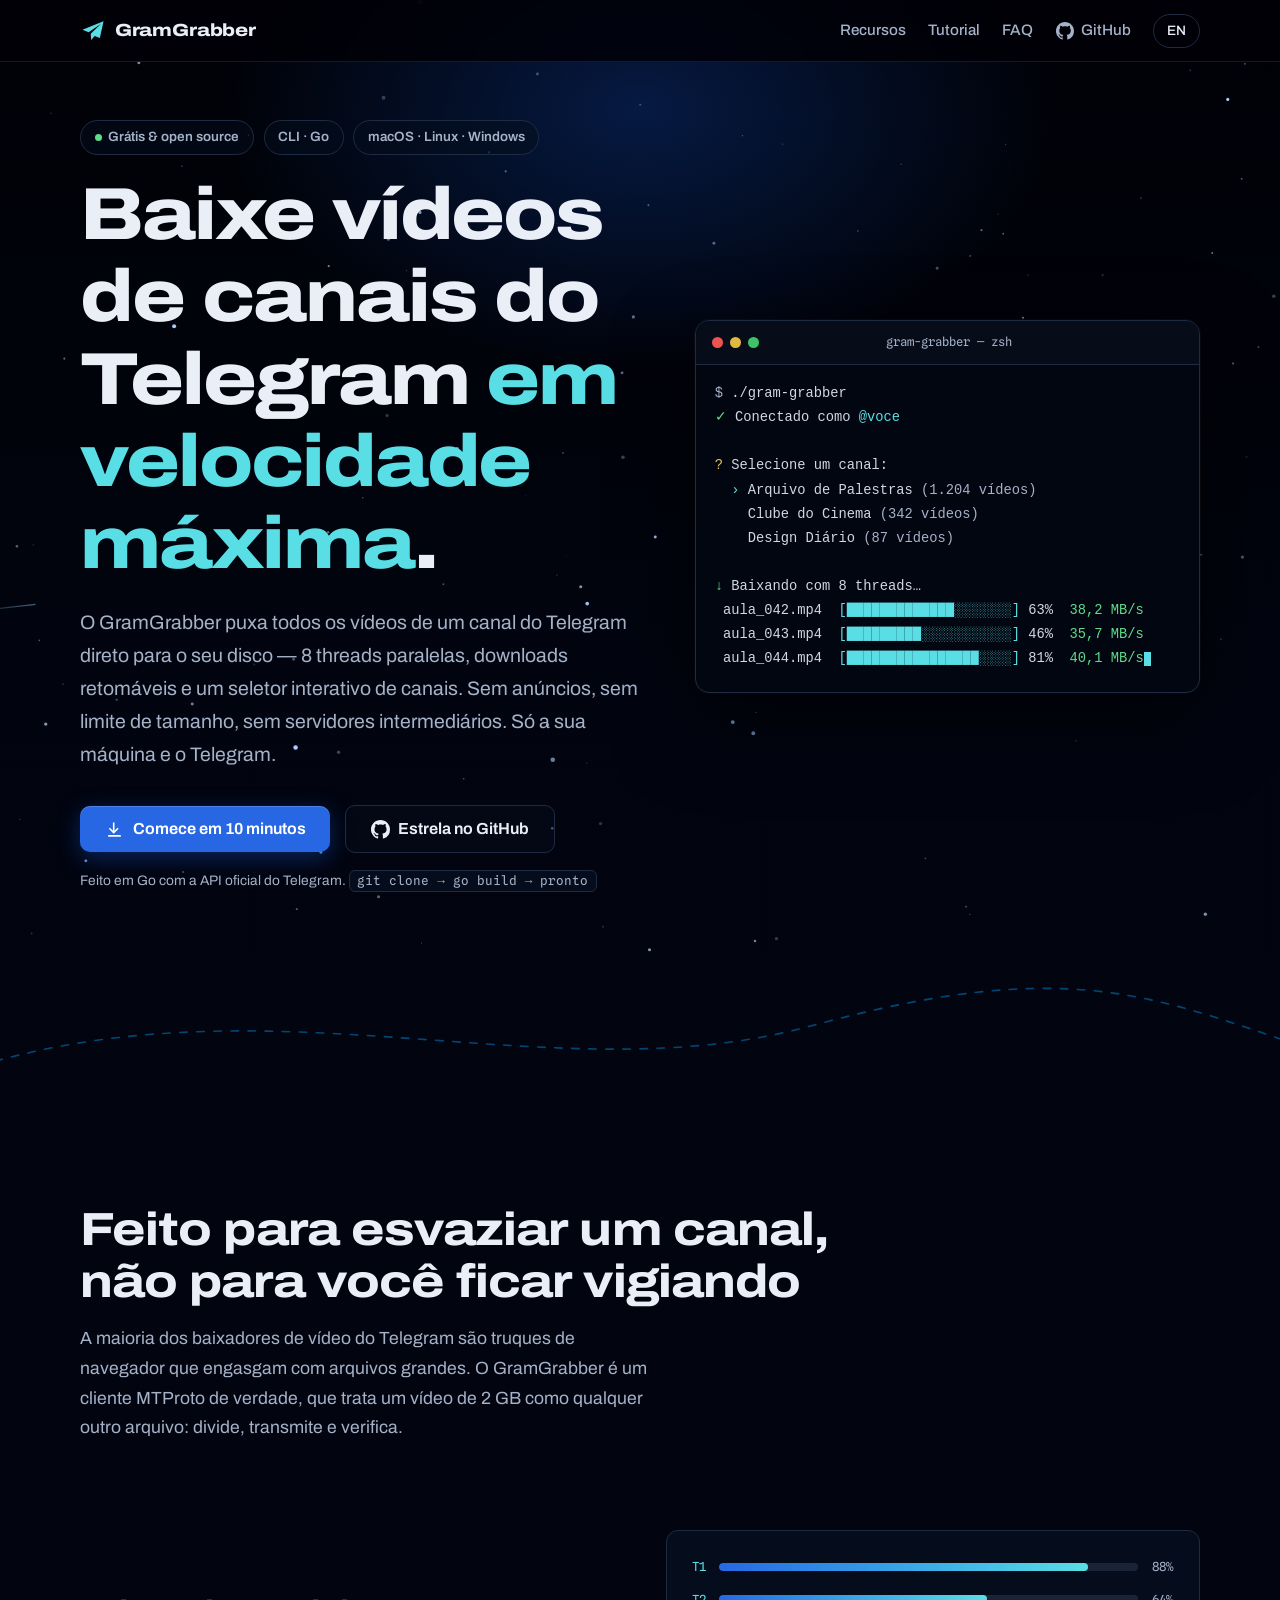
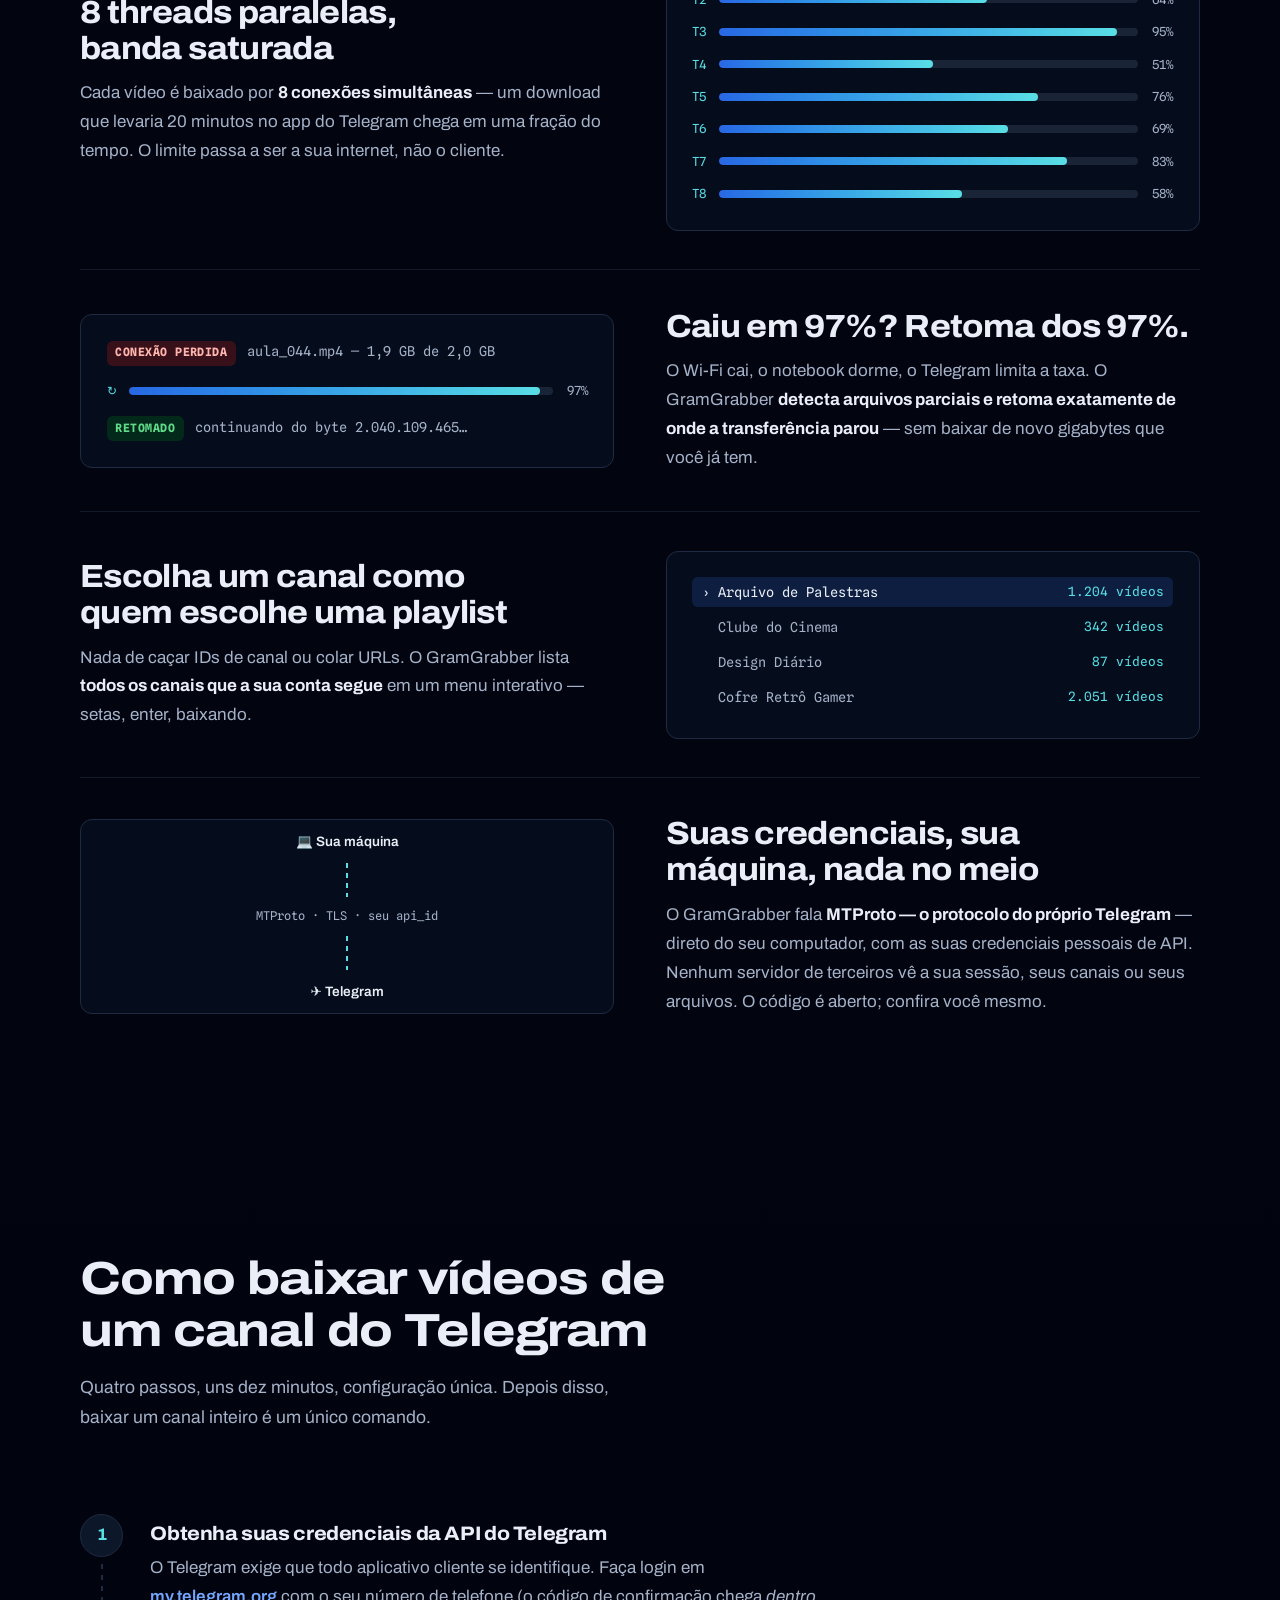
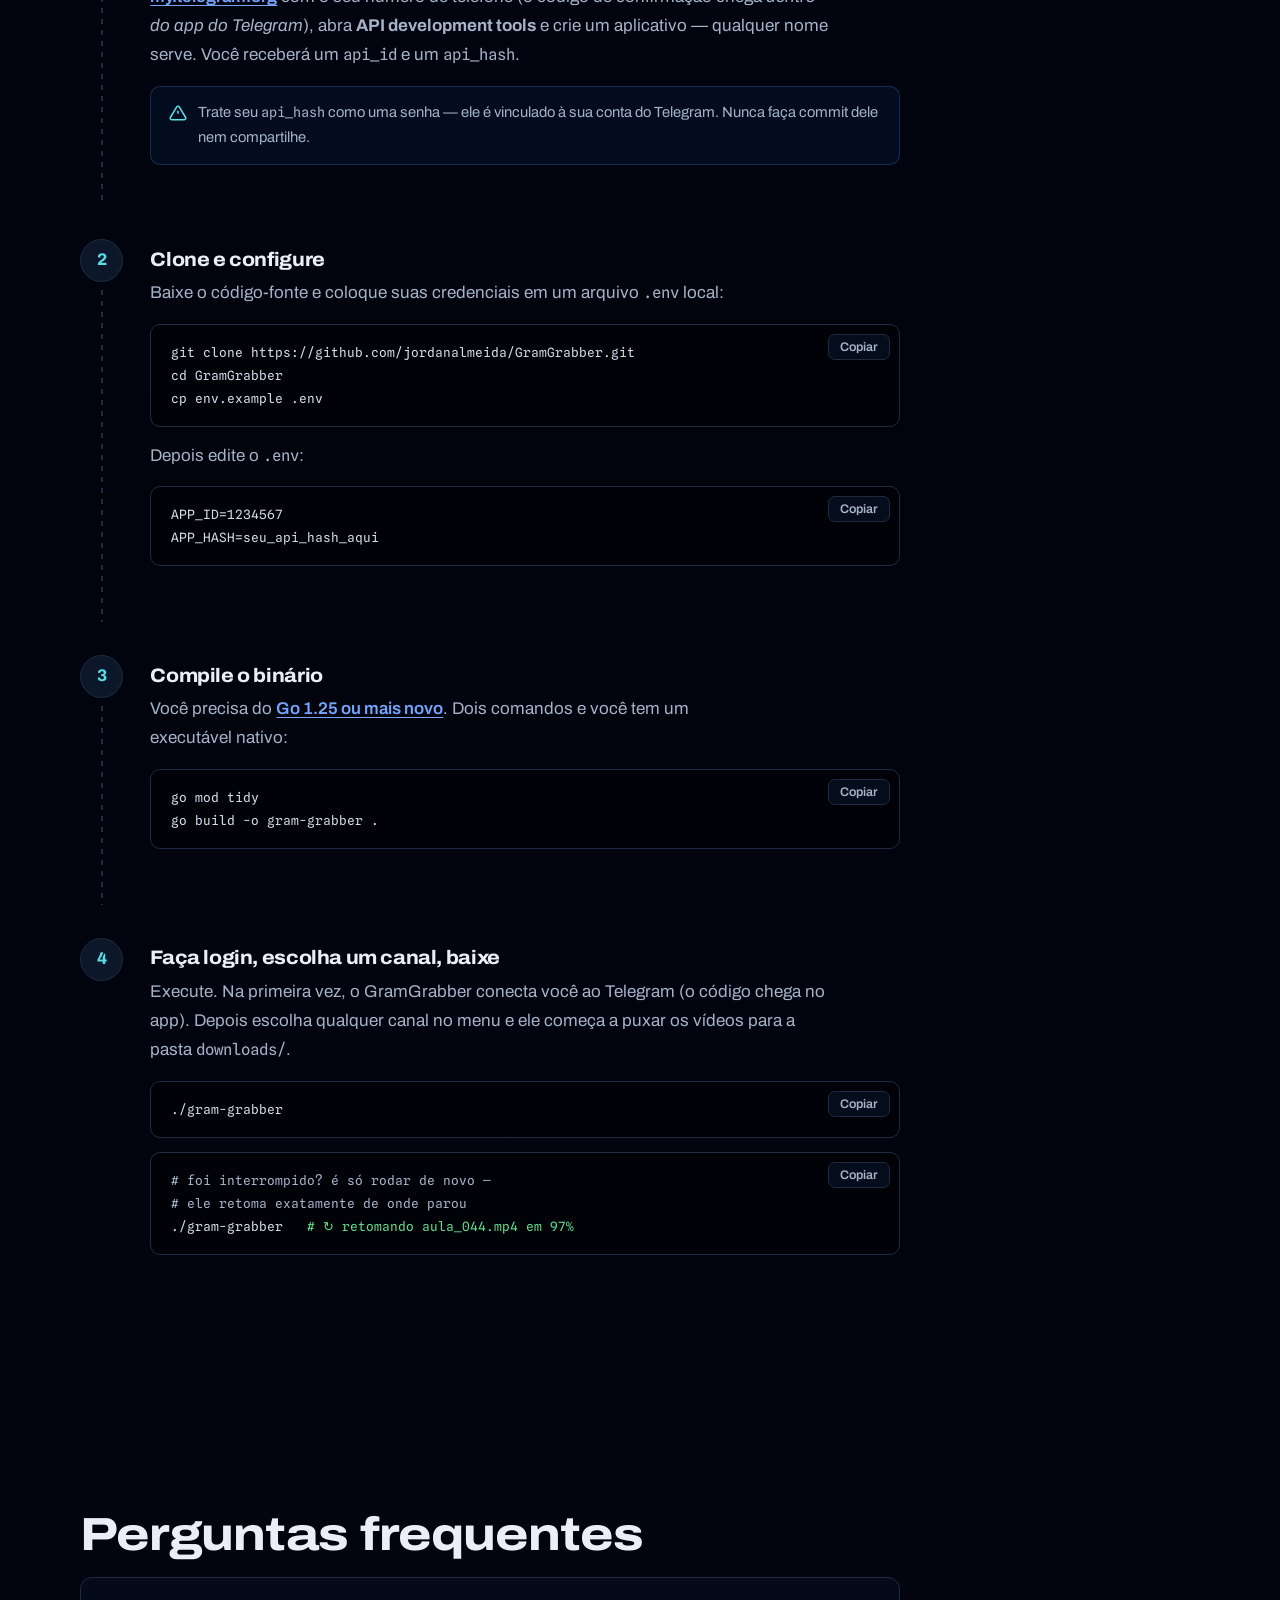
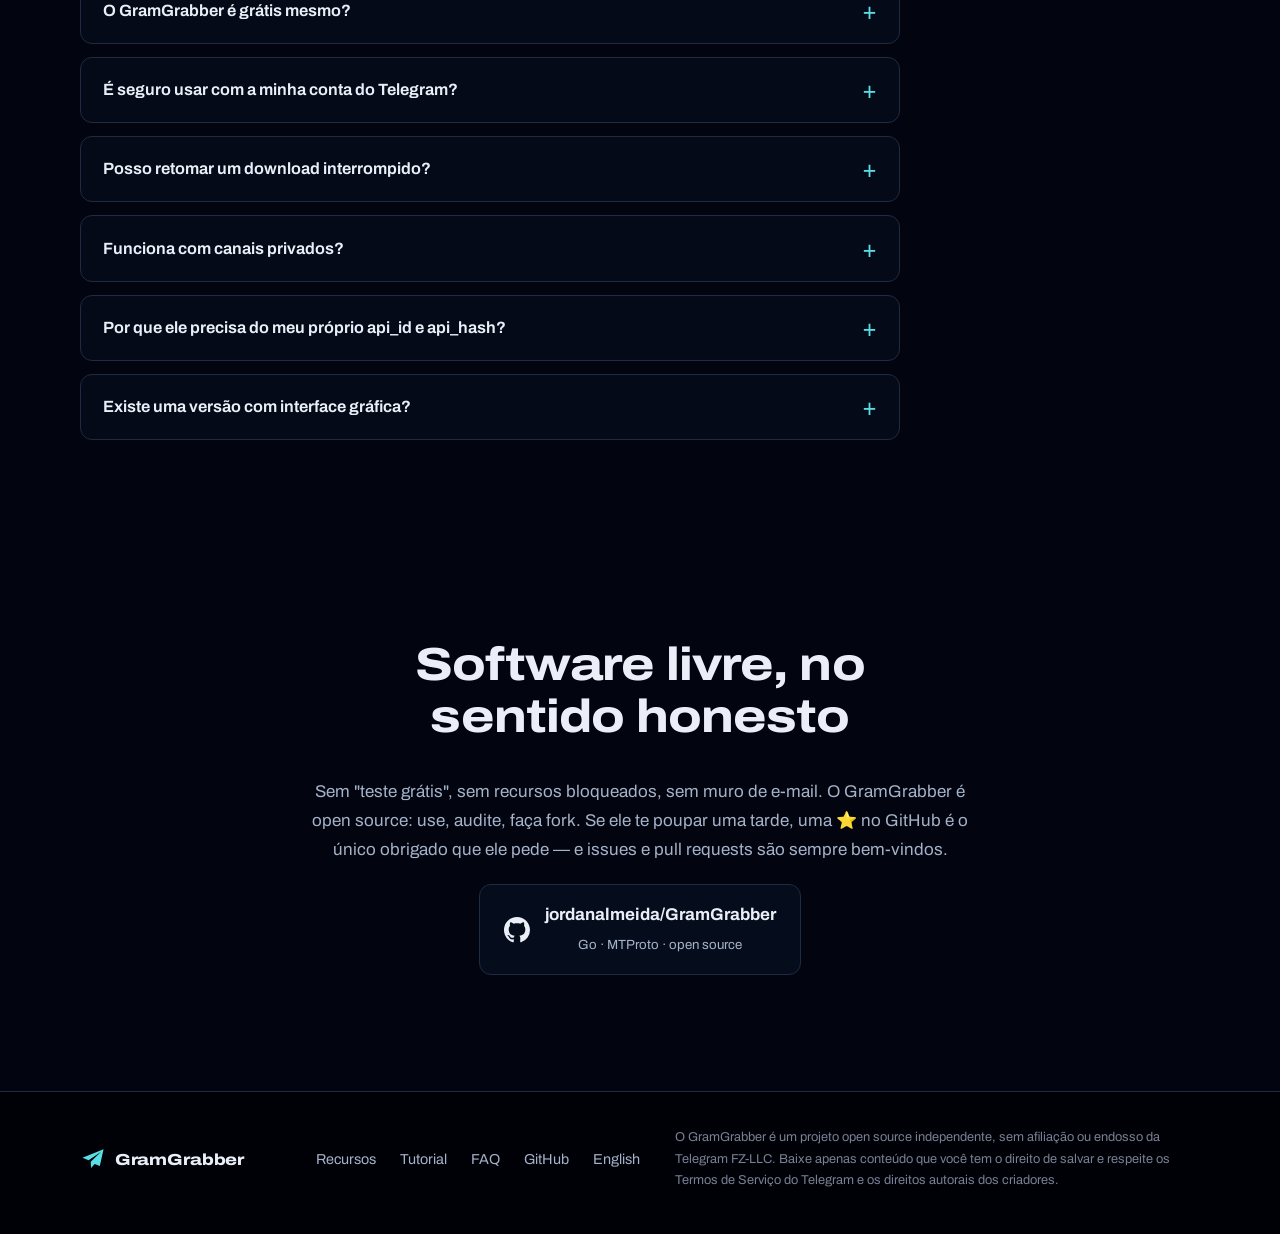
==== docs/pt/index.html @ 890c3570 "Add bilingual landing page (EN + PT-BR) with SEO for GitHub Pages - Static HTML in docs/ ready for G" ====
<!DOCTYPE html>
<html lang="pt-BR">
<head>
<meta charset="UTF-8">
<meta name="viewport" content="width=device-width, initial-scale=1">
<title>GramGrabber — Baixador de Vídeos de Canais do Telegram, Grátis e Open Source</title>
<meta name="description" content="Baixe vídeos de canais do Telegram em alta velocidade. GramGrabber é um downloader grátis e open source com 8 threads paralelas, downloads retomáveis e seletor interativo de canais. Sem anúncios, sem limites.">
<link rel="canonical" href="https://jordanalmeida.github.io/GramGrabber/pt/">
<link rel="alternate" hreflang="en" href="https://jordanalmeida.github.io/GramGrabber/">
<link rel="alternate" hreflang="pt-BR" href="https://jordanalmeida.github.io/GramGrabber/pt/">
<link rel="alternate" hreflang="x-default" href="https://jordanalmeida.github.io/GramGrabber/">
<meta name="theme-color" content="#0a0d1c">
<link rel="icon" type="image/svg+xml" href="../favicon.svg">

<!-- Open Graph -->
<meta property="og:type" content="website">
<meta property="og:site_name" content="GramGrabber">
<meta property="og:title" content="GramGrabber — Baixador de Vídeos de Canais do Telegram, Grátis e Open Source">
<meta property="og:description" content="Baixe todos os vídeos de um canal do Telegram direto para o seu disco. 8 threads paralelas, downloads retomáveis, código aberto. Grátis para sempre.">
<meta property="og:url" content="https://jordanalmeida.github.io/GramGrabber/pt/">
<meta property="og:image" content="https://jordanalmeida.github.io/GramGrabber/og.png">
<meta property="og:image:width" content="1200">
<meta property="og:image:height" content="630">
<meta property="og:locale" content="pt_BR">
<meta property="og:locale:alternate" content="en_US">

<!-- Twitter -->
<meta name="twitter:card" content="summary_large_image">
<meta name="twitter:title" content="GramGrabber — Baixador de Vídeos de Canais do Telegram, Grátis e Open Source">
<meta name="twitter:description" content="Baixe todos os vídeos de um canal do Telegram direto para o seu disco. 8 threads paralelas, retomável, open source.">
<meta name="twitter:image" content="https://jordanalmeida.github.io/GramGrabber/og.png">

<!-- Structured data -->
<script type="application/ld+json">
{
  "@context": "https://schema.org",
  "@type": "SoftwareApplication",
  "name": "GramGrabber",
  "operatingSystem": "macOS, Linux, Windows",
  "applicationCategory": "UtilitiesApplication",
  "description": "Ferramenta CLI grátis e open source para baixar vídeos de canais do Telegram com 8 threads paralelas e downloads retomáveis.",
  "url": "https://jordanalmeida.github.io/GramGrabber/pt/",
  "downloadUrl": "https://github.com/jordanalmeida/GramGrabber",
  "softwareRequirements": "Go 1.25+, credenciais da API do Telegram",
  "offers": { "@type": "Offer", "price": "0", "priceCurrency": "BRL" },
  "isAccessibleForFree": true,
  "license": "https://github.com/jordanalmeida/GramGrabber",
  "author": { "@type": "Person", "name": "Jordan Almeida", "url": "https://github.com/jordanalmeida" }
}
</script>
<script type="application/ld+json">
{
  "@context": "https://schema.org",
  "@type": "HowTo",
  "name": "Como baixar vídeos de um canal do Telegram com o GramGrabber",
  "description": "Obtenha as credenciais da API do Telegram, compile o GramGrabber e baixe todos os vídeos de um canal em quatro passos.",
  "totalTime": "PT10M",
  "tool": [{ "@type": "HowToTool", "name": "Go 1.25+" }],
  "step": [
    { "@type": "HowToStep", "position": 1, "name": "Obtenha suas credenciais da API do Telegram", "text": "Faça login em my.telegram.org, abra API development tools e crie um aplicativo para receber seu api_id e api_hash.", "url": "https://jordanalmeida.github.io/GramGrabber/pt/#step-1" },
    { "@type": "HowToStep", "position": 2, "name": "Clone e configure", "text": "Clone o repositório do GramGrabber, copie env.example para .env e preencha APP_ID e APP_HASH.", "url": "https://jordanalmeida.github.io/GramGrabber/pt/#step-2" },
    { "@type": "HowToStep", "position": 3, "name": "Compile", "text": "Execute go mod tidy e go build -o gram-grabber para compilar o binário.", "url": "https://jordanalmeida.github.io/GramGrabber/pt/#step-3" },
    { "@type": "HowToStep", "position": 4, "name": "Faça login e baixe", "text": "Execute ./gram-grabber, entre na sua conta do Telegram, escolha um canal no menu interativo e veja os vídeos chegarem à pasta downloads.", "url": "https://jordanalmeida.github.io/GramGrabber/pt/#step-4" }
  ]
}
</script>
<script type="application/ld+json">
{
  "@context": "https://schema.org",
  "@type": "FAQPage",
  "mainEntity": [
    { "@type": "Question", "name": "O GramGrabber é grátis mesmo?", "acceptedAnswer": { "@type": "Answer", "text": "Sim. O GramGrabber é grátis e open source. Sem anúncios, sem plano premium, sem limites de download e sem cadastro. Você pode ler cada linha do código no GitHub." } },
    { "@type": "Question", "name": "É seguro usar com a minha conta do Telegram?", "acceptedAnswer": { "@type": "Answer", "text": "O GramGrabber fala diretamente com o Telegram pela API oficial MTProto usando as suas próprias credenciais. Nada passa por servidores de terceiros e a sua sessão fica na sua máquina." } },
    { "@type": "Question", "name": "Posso retomar um download interrompido?", "acceptedAnswer": { "@type": "Answer", "text": "Sim. O GramGrabber detecta arquivos parcialmente baixados e oferece retomar exatamente de onde a transferência parou." } },
    { "@type": "Question", "name": "Funciona com canais privados?", "acceptedAnswer": { "@type": "Answer", "text": "Funciona com qualquer canal que a sua conta do Telegram consiga acessar, incluindo canais privados dos quais você é membro." } },
    { "@type": "Question", "name": "Por que ele precisa do meu próprio api_id e api_hash?", "acceptedAnswer": { "@type": "Answer", "text": "O Telegram exige que todo cliente MTProto se identifique com credenciais de API. Usar as suas mantém a conexão apenas entre você e o Telegram — o GramGrabber nunca as vê nem armazena em outro lugar." } },
    { "@type": "Question", "name": "Existe uma versão com interface gráfica?", "acceptedAnswer": { "@type": "Answer", "text": "Um aplicativo desktop com interface gráfica está no roadmap. Hoje o GramGrabber é uma ferramenta de linha de comando rápida para macOS, Linux e Windows." } }
  ]
}
</script>

<style>
/* ============ tokens ============ */
:root{
  --bg: oklch(11.5% 0.03 262);
  --bg-deep: oklch(8% 0.025 262);
  --surface: oklch(16% 0.035 262);
  --surface-2: oklch(20.5% 0.042 262);
  --line: oklch(29% 0.045 262);
  --ink: oklch(95% 0.012 262);
  --muted: oklch(76% 0.035 262);
  --primary: oklch(55% 0.2 262);
  --primary-deep: oklch(46% 0.19 262);
  --primary-bright: oklch(73% 0.145 262);
  --accent: oklch(83% 0.115 200);
  --success: oklch(80% 0.16 152);
  --amber: oklch(83% 0.13 85);
  --radius: 12px;
  --z-nav: 10;
  --z-skip: 20;
  --font-sans: "Archivo", system-ui, -apple-system, sans-serif;
  --font-mono: "Spline Sans Mono", ui-monospace, "SF Mono", Menlo, monospace;
}
*,*::before,*::after{ box-sizing:border-box; margin:0; padding:0 }
html{ scroll-behavior:smooth; scroll-padding-top:5.5rem }
@media (prefers-reduced-motion: reduce){ html{ scroll-behavior:auto } }
body{
  background:var(--bg); color:var(--ink);
  font-family:var(--font-sans); font-size:1.0625rem; line-height:1.7;
  -webkit-font-smoothing:antialiased; overflow-x:hidden;
}
img,svg,canvas{ max-width:100%; display:block }
a{ color:var(--primary-bright); text-decoration-thickness:1px; text-underline-offset:3px }
a:hover{ color:var(--accent) }
h1,h2,h3{ line-height:1.12; text-wrap:balance; font-weight:750;
  font-variation-settings:"wdth" 118; letter-spacing:-0.02em }
h2{ font-size:clamp(1.8rem, 1.1rem + 3vw, 2.9rem); margin-bottom:1rem }
h3{ font-size:1.22rem; font-variation-settings:"wdth" 108 }
p{ max-width:68ch; text-wrap:pretty }
code,kbd{ font-family:var(--font-mono); font-size:.92em }
:focus-visible{ outline:2px solid var(--accent); outline-offset:3px; border-radius:4px }
::selection{ background:var(--primary); color:#fff }

.skip-link{ position:fixed; top:-4rem; left:1rem; z-index:var(--z-skip);
  background:var(--primary); color:#fff; padding:.6rem 1rem; border-radius:8px;
  transition:top .2s ease-out }
.skip-link:focus{ top:1rem }

.wrap{ width:min(1120px, 100% - 3rem); margin-inline:auto }
@media (max-width:640px){ .wrap{ width:calc(100% - 2.5rem) } }

/* ============ nav ============ */
.nav{
  position:fixed; inset:0 0 auto 0; z-index:var(--z-nav);
  background:color-mix(in oklab, var(--bg-deep) 82%, transparent);
  backdrop-filter:blur(14px); -webkit-backdrop-filter:blur(14px);
  border-bottom:1px solid color-mix(in oklab, var(--line) 60%, transparent);
}
.nav-inner{ display:flex; align-items:center; gap:1.6rem; padding:.85rem 0 }
.brand{ display:flex; align-items:center; gap:.55rem; font-weight:800; font-size:1.1rem;
  font-variation-settings:"wdth" 120; color:var(--ink); text-decoration:none; letter-spacing:-0.01em }
.brand svg{ width:26px; height:26px }
.nav-links{ display:flex; gap:1.4rem; margin-left:auto; align-items:center }
.nav-links a{ color:var(--muted); text-decoration:none; font-size:.95rem; font-weight:500 }
.nav-links a:hover{ color:var(--ink) }
.lang-switch{ border:1px solid var(--line); border-radius:999px; padding:.28rem .8rem;
  font-size:.85rem !important; color:var(--ink) !important; white-space:nowrap }
.lang-switch:hover{ border-color:var(--primary-bright) }
.nav-gh{ display:inline-flex; align-items:center; gap:.45rem }
.nav-gh svg{ width:18px; height:18px; fill:currentColor }
@media (max-width:820px){ .nav-links a:not(.lang-switch):not(.nav-gh){ display:none } }

/* ============ hero ============ */
.hero{ position:relative; min-height:100svh; display:flex; flex-direction:column;
  justify-content:center; padding:7.5rem 0 4rem; isolation:isolate; overflow:clip;
  background:linear-gradient(180deg, var(--bg-deep) 0%, var(--bg) 78%, var(--bg) 100%) }
#sky{ position:absolute; inset:0; z-index:-2; width:100%; height:100% }
.hero-glow{ position:absolute; z-index:-1; width:min(900px,120vw); aspect-ratio:1.6;
  left:50%; top:-18%; transform:translateX(-50%);
  background:radial-gradient(ellipse at center, oklch(46% 0.19 262 / .32), transparent 65%);
  pointer-events:none }
.hero-grid{ display:grid; grid-template-columns:1.05fr .95fr; gap:3.5rem; align-items:center }
.hero-grid > *{ min-width:0 }
@media (max-width:920px){ .hero-grid{ grid-template-columns:1fr; gap:2.8rem } }
.hero h1{
  font-size:clamp(2.5rem, 1.2rem + 5.4vw, 4.6rem);
  font-weight:800; letter-spacing:-0.028em; margin:1.1rem 0 1.3rem;
}
.hero h1 em{ font-style:normal; color:var(--accent) }
.hero-sub{ font-size:clamp(1.05rem, 1rem + .35vw, 1.22rem); color:var(--muted); max-width:52ch }
.hero-badges{ display:flex; flex-wrap:wrap; gap:.6rem; align-items:center }
.pill{ display:inline-flex; align-items:center; gap:.42rem; border:1px solid var(--line);
  border-radius:999px; padding:.32rem .85rem; font-size:.84rem; font-weight:600; color:var(--muted);
  background:color-mix(in oklab, var(--surface) 55%, transparent) }
.pill .dot{ width:7px; height:7px; border-radius:50%; background:var(--success) }
.cta-row{ display:flex; flex-wrap:wrap; gap:.9rem; margin-top:2.1rem; align-items:center }
.btn{ display:inline-flex; align-items:center; gap:.55rem; font-weight:650; font-size:1rem;
  padding:.85rem 1.55rem; border-radius:10px; text-decoration:none; line-height:1;
  transition:transform .18s cubic-bezier(.22,1,.36,1), box-shadow .18s ease-out, background .18s ease-out }
.btn-primary{ background:var(--primary); color:#fff;
  box-shadow:0 6px 22px oklch(46% 0.19 262 / .45), inset 0 1px 0 oklch(100% 0 0 / .18) }
.btn-primary:hover{ background:var(--primary-deep); color:#fff; transform:translateY(-2px);
  box-shadow:0 10px 30px oklch(46% 0.19 262 / .55), inset 0 1px 0 oklch(100% 0 0 / .18) }
.btn-ghost{ border:1px solid var(--line); color:var(--ink);
  background:color-mix(in oklab, var(--surface) 45%, transparent) }
.btn-ghost:hover{ border-color:var(--primary-bright); color:var(--ink); transform:translateY(-2px) }
.btn svg{ width:19px; height:19px; fill:currentColor }
.hero-note{ font-size:.86rem; color:var(--muted); margin-top:1rem }
.hero-note code{ background:var(--surface); border:1px solid var(--line);
  padding:.15rem .45rem; border-radius:6px }

/* ============ terminal ============ */
.term{ background:oklch(13% 0.028 262 / .92); border:1px solid var(--line);
  border-radius:14px; overflow:hidden; font-family:var(--font-mono); font-size:.86rem;
  box-shadow:0 30px 80px oklch(5% 0.02 262 / .6), 0 0 0 1px oklch(100% 0 0 / .03);
  backdrop-filter:blur(6px); -webkit-backdrop-filter:blur(6px) }
.term-bar{ display:flex; align-items:center; gap:.45rem; padding:.7rem 1rem;
  border-bottom:1px solid var(--line); background:oklch(17% 0.03 262 / .8) }
.term-bar i{ width:11px; height:11px; border-radius:50%; background:var(--line) }
.term-bar i:nth-child(1){ background:oklch(65% 0.19 25) }
.term-bar i:nth-child(2){ background:oklch(80% 0.14 90) }
.term-bar i:nth-child(3){ background:oklch(72% 0.17 150) }
.term-title{ margin-left:auto; margin-right:auto; color:var(--muted); font-size:.76rem;
  transform:translateX(-1.6rem) }
.term-body{ padding:1.1rem 1.2rem 1.3rem; min-height:19.5rem; line-height:1.75;
  color:oklch(88% 0.02 262); overflow-x:auto }
@media (max-width:480px){ .term{ font-size:.7rem } .term-body{ min-height:16rem } }
.term-body .tp{ color:var(--muted) }
.term-body .tg{ color:var(--success) }
.term-body .tc{ color:var(--accent) }
.term-body .ta{ color:var(--amber) }
.term-body .bar-bg{ color:oklch(38% 0.05 262) }
.term-caret{ display:inline-block; width:.55em; height:1.05em; background:var(--accent);
  vertical-align:text-bottom; animation:blink 1.06s steps(1) infinite }
@keyframes blink{ 50%{ opacity:0 } }
@media (prefers-reduced-motion: reduce){ .term-caret{ animation:none } }

/* ============ flight path divider ============ */
.flight{ position:relative; height:150px; margin:-1px 0; pointer-events:none }
.flight svg{ position:absolute; inset:0; width:100%; height:100% }
.flight .path{ fill:none; stroke:oklch(55% 0.16 240 / .55); stroke-width:1.6;
  stroke-dasharray:7 9; stroke-linecap:round }
.flight .plane{ fill:var(--accent) }

/* ============ sections ============ */
section{ padding:clamp(4rem, 3rem + 4vw, 7rem) 0; position:relative }
.section-lede{ color:var(--muted); font-size:1.1rem; max-width:58ch; margin-bottom:3rem }

/* features — alternating rows */
.feat{ display:grid; grid-template-columns:1fr 1fr; gap:clamp(2rem,4vw,4.5rem);
  align-items:center; padding:clamp(2.2rem,3vw,3.4rem) 0 }
.feat + .feat{ border-top:1px solid color-mix(in oklab, var(--line) 55%, transparent) }
.feat:nth-child(even) .feat-visual{ order:-1 }
@media (max-width:820px){
  .feat{ grid-template-columns:1fr }
  .feat:nth-child(even) .feat-visual{ order:0 }
}
.feat h3{ font-size:clamp(1.4rem,1.1rem + 1.4vw,2rem); margin-bottom:.8rem }
.feat p{ color:var(--muted) }
.feat p strong{ color:var(--ink) }
.feat-visual{ background:var(--surface); border:1px solid var(--line); border-radius:var(--radius);
  padding:1.6rem; font-family:var(--font-mono); font-size:.85rem; overflow:hidden }
.threads{ display:grid; gap:.7rem }
.thread{ display:grid; grid-template-columns:auto 1fr auto; gap:.8rem; align-items:center;
  color:var(--muted) }
.thread .tno{ color:var(--accent); font-size:.78rem }
.thread .track{ height:8px; border-radius:99px; background:oklch(26% 0.04 262); overflow:hidden }
.thread .fill{ display:block; height:100%; border-radius:99px;
  background:linear-gradient(90deg, var(--primary), var(--accent));
  width:var(--w,60%); transition:width 1.4s cubic-bezier(.22,1,.36,1) }
.thread .pct{ font-size:.78rem; min-width:3.2ch; text-align:right }
.resume-demo{ display:grid; gap:.9rem; color:var(--muted) }
.resume-demo .row{ display:flex; gap:.7rem; align-items:baseline; flex-wrap:wrap }
.resume-demo .tag{ font-size:.72rem; font-weight:700; letter-spacing:.04em; padding:.18rem .55rem;
  border-radius:6px }
.tag-stop{ background:oklch(35% 0.12 25 / .5); color:oklch(85% 0.1 25) }
.tag-go{ background:oklch(32% 0.1 152 / .55); color:var(--success) }
.picker-demo{ display:grid; gap:.35rem; color:var(--muted) }
.picker-demo .sel{ color:var(--ink); background:oklch(30% 0.09 262 / .6); border-radius:6px;
  padding:.2rem .6rem; display:flex; justify-content:space-between; gap:1rem }
.picker-demo .opt{ padding:.2rem .6rem; display:flex; justify-content:space-between; gap:1rem }
.picker-demo .count{ color:var(--accent); font-size:.8rem }
.mtproto{ display:grid; gap:.6rem; justify-items:center; text-align:center; padding:.6rem 0 }
.mtproto .node{ display:flex; align-items:center; gap:.55rem; color:var(--ink); font-weight:600;
  font-family:var(--font-sans) }
.mtproto .link-line{ width:2px; height:34px;
  background:repeating-linear-gradient(180deg, var(--accent) 0 5px, transparent 5px 10px) }
.mtproto .lbl{ font-size:.75rem; color:var(--muted) }

/* ============ tutorial ============ */
.tutorial{ background:linear-gradient(180deg, var(--bg) 0%, oklch(10% 0.03 262) 50%, var(--bg) 100%) }
.steps{ display:block; counter-reset:step; max-width:820px }
.step{ position:relative; padding:2.2rem 0 2.6rem 4.4rem }
.step::before{ counter-increment:step; content:counter(step);
  position:absolute; left:0; top:2.05rem; width:2.7rem; height:2.7rem;
  display:grid; place-items:center; border-radius:50%;
  background:var(--surface-2); border:1px solid var(--line);
  color:var(--accent); font-weight:750; font-size:1.05rem }
.step::after{ content:""; position:absolute; left:1.32rem; top:5.2rem; bottom:0; width:2px;
  background:repeating-linear-gradient(180deg, var(--line) 0 5px, transparent 5px 11px) }
.step:last-child::after{ display:none }
.step h3{ margin-bottom:.55rem; padding-top:.45rem }
.step p{ color:var(--muted); margin-bottom:1rem }
.step p a{ font-weight:600 }
.codeblock{ position:relative; background:oklch(9% 0.025 262); border:1px solid var(--line);
  border-radius:10px; margin:.9rem 0; max-width:100% }
.codeblock pre{ padding:1rem 5.2rem 1rem 1.2rem; overflow-x:auto; font-family:var(--font-mono);
  font-size:.87rem; line-height:1.65; color:oklch(89% 0.02 262) }
.codeblock .cm{ color:var(--muted) }
.codeblock .cs{ color:var(--success) }
.copy-btn{ position:absolute; top:.55rem; right:.55rem; border:1px solid var(--line);
  background:var(--surface); color:var(--muted); font-family:var(--font-sans); font-size:.78rem;
  font-weight:600; padding:.32rem .7rem; border-radius:7px; cursor:pointer;
  transition:color .15s, border-color .15s }
.copy-btn:hover{ color:var(--ink); border-color:var(--primary-bright) }
.step-tip{ display:flex; gap:.7rem; background:oklch(20% 0.06 262 / .5);
  border:1px solid oklch(38% 0.09 262 / .6); border-radius:10px; padding:.85rem 1.1rem;
  font-size:.92rem; color:var(--muted) }
.step-tip svg{ flex:none; width:18px; height:18px; margin-top:.22rem; stroke:var(--accent) }

/* ============ faq ============ */
.faq-list{ max-width:820px; display:grid; gap:.8rem }
.faq-item{ border:1px solid var(--line); border-radius:var(--radius);
  background:color-mix(in oklab, var(--surface) 70%, transparent); overflow:hidden }
.faq-item summary{ cursor:pointer; list-style:none; display:flex; justify-content:space-between;
  gap:1rem; align-items:center; padding:1.15rem 1.4rem; font-weight:650; font-size:1.02rem }
.faq-item summary::-webkit-details-marker{ display:none }
.faq-item summary::after{ content:"+"; font-size:1.5rem; font-weight:400; color:var(--accent);
  line-height:1; transition:transform .25s cubic-bezier(.22,1,.36,1) }
.faq-item[open] summary::after{ transform:rotate(45deg) }
.faq-item .faq-a{ padding:0 1.4rem 1.25rem; color:var(--muted) }
@media (prefers-reduced-motion: reduce){ .faq-item summary::after{ transition:none } }

/* ============ open source ============ */
.oss{ text-align:center; padding-bottom:clamp(5rem,4rem + 4vw,8rem) }
.oss-inner{ max-width:680px; margin-inline:auto; display:grid; justify-items:center; gap:1.2rem }
.oss p{ color:var(--muted) }
.gh-card{ display:inline-flex; align-items:center; gap:.9rem; border:1px solid var(--line);
  border-radius:12px; padding:1rem 1.5rem; text-decoration:none; color:var(--ink);
  background:var(--surface); transition:border-color .2s, transform .2s cubic-bezier(.22,1,.36,1) }
.gh-card:hover{ border-color:var(--primary-bright); transform:translateY(-2px); color:var(--ink) }
.gh-card svg{ width:26px; height:26px; fill:var(--ink) }
.gh-card .gh-name{ font-weight:700 }
.gh-card .gh-sub{ font-size:.83rem; color:var(--muted) }

/* ============ footer ============ */
footer{ border-top:1px solid var(--line); padding:2.2rem 0 2.6rem;
  color:var(--muted); font-size:.9rem; background:var(--bg-deep) }
.foot-inner{ display:flex; flex-wrap:wrap; gap:1.2rem 2.2rem; align-items:center }
.foot-inner .brand{ font-size:1rem }
.foot-links{ display:flex; gap:1.5rem; margin-left:auto; flex-wrap:wrap }
.foot-links a{ color:var(--muted); text-decoration:none }
.foot-links a:hover{ color:var(--ink) }
.legal{ width:100%; font-size:.8rem; color:oklch(60% 0.03 262); max-width:75ch }

/* ============ reveals (JS enhancement only) ============ */
.js .reveal{ opacity:0; transform:translateY(22px);
  transition:opacity .7s ease-out, transform .7s cubic-bezier(.22,1,.36,1) }
.js .reveal.in{ opacity:1; transform:none }
@media (prefers-reduced-motion: reduce){
  .js .reveal{ opacity:1; transform:none; transition:none }
}
</style>

<link rel="preconnect" href="https://fonts.googleapis.com">
<link rel="preconnect" href="https://fonts.gstatic.com" crossorigin>
<link href="https://fonts.googleapis.com/css2?family=Archivo:wdth,wght@62..125,100..900&family=Spline+Sans+Mono:wght@400;500;600&display=swap" rel="stylesheet">
</head>
<body>
<a class="skip-link" href="#main">Pular para o conteúdo</a>

<nav class="nav" aria-label="Principal">
  <div class="wrap nav-inner">
    <a class="brand" href="#top" aria-label="Página inicial do GramGrabber">
      <svg viewBox="0 0 32 32" aria-hidden="true"><path d="M29 4 3 14.4l7.6 3.2L26 7 13.2 19.5l.5 7.5 4.4-5 6.3 2.7L29 4Z" fill="oklch(83% 0.115 200)"/></svg>
      GramGrabber
    </a>
    <div class="nav-links">
      <a href="#features">Recursos</a>
      <a href="#tutorial">Tutorial</a>
      <a href="#faq">FAQ</a>
      <a class="nav-gh" href="https://github.com/jordanalmeida/GramGrabber" rel="noopener">
        <svg viewBox="0 0 16 16" aria-hidden="true"><path d="M8 0C3.58 0 0 3.58 0 8c0 3.54 2.29 6.53 5.47 7.59.4.07.55-.17.55-.38 0-.19-.01-.82-.01-1.49-2.01.37-2.53-.49-2.69-.94-.09-.23-.48-.94-.82-1.13-.28-.15-.68-.52-.01-.53.63-.01 1.08.58 1.23.82.72 1.21 1.87.87 2.33.66.07-.52.28-.87.51-1.07-1.78-.2-3.64-.89-3.64-3.95 0-.87.31-1.59.82-2.15-.08-.2-.36-1.02.08-2.12 0 0 .67-.21 2.2.82.64-.18 1.32-.27 2-.27s1.36.09 2 .27c1.53-1.04 2.2-.82 2.2-.82.44 1.1.16 1.92.08 2.12.51.56.82 1.27.82 2.15 0 3.07-1.87 3.75-3.65 3.95.29.25.54.73.54 1.48 0 1.07-.01 1.93-.01 2.2 0 .21.15.46.55.38A8.01 8.01 0 0 0 16 8c0-4.42-3.58-8-8-8Z"/></svg>
        GitHub
      </a>
      <a class="lang-switch" href="../" lang="en" hreflang="en">EN</a>
    </div>
  </div>
</nav>

<main id="main">
<!-- ================= HERO ================= -->
<header class="hero" id="top">
  <canvas id="sky" aria-hidden="true"></canvas>
  <div class="hero-glow" aria-hidden="true"></div>
  <div class="wrap hero-grid">
    <div>
      <div class="hero-badges">
        <span class="pill"><span class="dot"></span>Grátis &amp; open source</span>
        <span class="pill">CLI · Go</span>
        <span class="pill">macOS · Linux · Windows</span>
      </div>
      <h1>Baixe vídeos de canais do Telegram <em>em velocidade máxima</em>.</h1>
      <p class="hero-sub">O GramGrabber puxa todos os vídeos de um canal do Telegram direto para o seu disco — 8 threads paralelas, downloads retomáveis e um seletor interativo de canais. Sem anúncios, sem limite de tamanho, sem servidores intermediários. Só a sua máquina e o Telegram.</p>
      <div class="cta-row">
        <a class="btn btn-primary" href="#tutorial">
          <svg viewBox="0 0 24 24" aria-hidden="true"><path d="M12 3v10.6l3.8-3.8 1.4 1.4-6.2 6.2-6.2-6.2 1.4-1.4L10 13.6V3h2Zm-8 16h16v2H4v-2Z"/></svg>
          Comece em 10 minutos
        </a>
        <a class="btn btn-ghost" href="https://github.com/jordanalmeida/GramGrabber" rel="noopener">
          <svg viewBox="0 0 16 16" aria-hidden="true"><path d="M8 0C3.58 0 0 3.58 0 8c0 3.54 2.29 6.53 5.47 7.59.4.07.55-.17.55-.38 0-.19-.01-.82-.01-1.49-2.01.37-2.53-.49-2.69-.94-.09-.23-.48-.94-.82-1.13-.28-.15-.68-.52-.01-.53.63-.01 1.08.58 1.23.82.72 1.21 1.87.87 2.33.66.07-.52.28-.87.51-1.07-1.78-.2-3.64-.89-3.64-3.95 0-.87.31-1.59.82-2.15-.08-.2-.36-1.02.08-2.12 0 0 .67-.21 2.2.82.64-.18 1.32-.27 2-.27s1.36.09 2 .27c1.53-1.04 2.2-.82 2.2-.82.44 1.1.16 1.92.08 2.12.51.56.82 1.27.82 2.15 0 3.07-1.87 3.75-3.65 3.95.29.25.54.73.54 1.48 0 1.07-.01 1.93-.01 2.2 0 .21.15.46.55.38A8.01 8.01 0 0 0 16 8c0-4.42-3.58-8-8-8Z"/></svg>
          Estrela no GitHub
        </a>
      </div>
      <p class="hero-note">Feito em Go com a API oficial do Telegram. <code>git clone → go build → pronto</code></p>
    </div>

    <div class="term reveal" aria-label="Demonstração do GramGrabber no terminal">
      <div class="term-bar" aria-hidden="true"><i></i><i></i><i></i><span class="term-title">gram-grabber — zsh</span></div>
      <pre class="term-body" id="termDemo"><span class="tp">$</span> ./gram-grabber
<span class="tg">✓</span> Conectado como <span class="tc">@voce</span>

<span class="ta">?</span> Selecione um canal:
  <span class="tc">›</span> Arquivo de Palestras <span class="tp">(1.204 vídeos)</span>
    Clube do Cinema <span class="tp">(342 vídeos)</span>
    Design Diário <span class="tp">(87 vídeos)</span>

<span class="tg">↓</span> Baixando com 8 threads…
 aula_042.mp4  <span class="tc">[██████████████░░░░░░]</span> 71%  <span class="tg">38,2 MB/s</span>
 aula_043.mp4  <span class="tc">[█████████░░░░░░░░░░░]</span> 46%  <span class="tg">35,7 MB/s</span>
 aula_044.mp4  <span class="tc">[███████████████████░]</span> 97%  <span class="tg">40,1 MB/s</span><span class="term-caret" aria-hidden="true"></span></pre>
    </div>
  </div>
</header>

<div class="flight" aria-hidden="true">
  <svg viewBox="0 0 1200 150" preserveAspectRatio="none">
    <path class="path" id="flightPath" d="M-20,110 C260,20 520,140 760,70 S1080,40 1220,90"/>
    <g id="planeG"><path class="plane" d="M0,-7 L14,0 L0,7 L3.5,0 Z"/></g>
  </svg>
</div>

<!-- ================= RECURSOS ================= -->
<section id="features" aria-labelledby="features-h">
  <div class="wrap">
    <h2 id="features-h" class="reveal">Feito para esvaziar um canal, não para você ficar vigiando</h2>
    <p class="section-lede reveal">A maioria dos baixadores de vídeo do Telegram são truques de navegador que engasgam com arquivos grandes. O GramGrabber é um cliente MTProto de verdade, que trata um vídeo de 2&nbsp;GB como qualquer outro arquivo: divide, transmite e verifica.</p>

    <div class="feat reveal">
      <div>
        <h3>8 threads paralelas, banda saturada</h3>
        <p>Cada vídeo é baixado por <strong>8 conexões simultâneas</strong> — um download que levaria 20 minutos no app do Telegram chega em uma fração do tempo. O limite passa a ser a sua internet, não o cliente.</p>
      </div>
      <div class="feat-visual threads" role="img" aria-label="Oito threads de download rodando em paralelo">
        <div class="thread"><span class="tno">T1</span><span class="track"><span class="fill" style="--w:88%"></span></span><span class="pct">88%</span></div>
        <div class="thread"><span class="tno">T2</span><span class="track"><span class="fill" style="--w:64%"></span></span><span class="pct">64%</span></div>
        <div class="thread"><span class="tno">T3</span><span class="track"><span class="fill" style="--w:95%"></span></span><span class="pct">95%</span></div>
        <div class="thread"><span class="tno">T4</span><span class="track"><span class="fill" style="--w:51%"></span></span><span class="pct">51%</span></div>
        <div class="thread"><span class="tno">T5</span><span class="track"><span class="fill" style="--w:76%"></span></span><span class="pct">76%</span></div>
        <div class="thread"><span class="tno">T6</span><span class="track"><span class="fill" style="--w:69%"></span></span><span class="pct">69%</span></div>
        <div class="thread"><span class="tno">T7</span><span class="track"><span class="fill" style="--w:83%"></span></span><span class="pct">83%</span></div>
        <div class="thread"><span class="tno">T8</span><span class="track"><span class="fill" style="--w:58%"></span></span><span class="pct">58%</span></div>
      </div>
    </div>

    <div class="feat reveal">
      <div>
        <h3>Caiu em 97%? Retoma dos 97%.</h3>
        <p>O Wi-Fi cai, o notebook dorme, o Telegram limita a taxa. O GramGrabber <strong>detecta arquivos parciais e retoma exatamente de onde a transferência parou</strong> — sem baixar de novo gigabytes que você já tem.</p>
      </div>
      <div class="feat-visual resume-demo" role="img" aria-label="Um download interrompido em 97 por cento retomando do mesmo ponto">
        <div class="row"><span class="tag tag-stop">CONEXÃO PERDIDA</span><span>aula_044.mp4 — 1,9 GB de 2,0 GB</span></div>
        <div class="thread"><span class="tno">↻</span><span class="track"><span class="fill" style="--w:97%"></span></span><span class="pct">97%</span></div>
        <div class="row"><span class="tag tag-go">RETOMADO</span><span>continuando do byte 2.040.109.465…</span></div>
      </div>
    </div>

    <div class="feat reveal">
      <div>
        <h3>Escolha um canal como quem escolhe uma playlist</h3>
        <p>Nada de caçar IDs de canal ou colar URLs. O GramGrabber lista <strong>todos os canais que a sua conta segue</strong> em um menu interativo — setas, enter, baixando.</p>
      </div>
      <div class="feat-visual picker-demo" role="img" aria-label="Menu interativo de seleção de canais">
        <div class="sel"><span>› Arquivo de Palestras</span><span class="count">1.204 vídeos</span></div>
        <div class="opt"><span>&nbsp;&nbsp;Clube do Cinema</span><span class="count">342 vídeos</span></div>
        <div class="opt"><span>&nbsp;&nbsp;Design Diário</span><span class="count">87 vídeos</span></div>
        <div class="opt"><span>&nbsp;&nbsp;Cofre Retrô Gamer</span><span class="count">2.051 vídeos</span></div>
      </div>
    </div>

    <div class="feat reveal">
      <div>
        <h3>Suas credenciais, sua máquina, nada no meio</h3>
        <p>O GramGrabber fala <strong>MTProto — o protocolo do próprio Telegram</strong> — direto do seu computador, com as suas credenciais pessoais de API. Nenhum servidor de terceiros vê a sua sessão, seus canais ou seus arquivos. O código é aberto; confira você mesmo.</p>
      </div>
      <div class="feat-visual mtproto" role="img" aria-label="Diagrama: sua máquina conecta direto ao Telegram, sem servidor no meio">
        <div class="node">💻 Sua máquina</div>
        <div class="link-line"></div>
        <div class="lbl">MTProto · TLS · seu api_id</div>
        <div class="link-line"></div>
        <div class="node">✈️ Telegram</div>
      </div>
    </div>
  </div>
</section>

<!-- ================= TUTORIAL ================= -->
<section id="tutorial" class="tutorial" aria-labelledby="tutorial-h">
  <div class="wrap">
    <h2 id="tutorial-h" class="reveal">Como baixar vídeos de um canal do Telegram</h2>
    <p class="section-lede reveal">Quatro passos, uns dez minutos, configuração única. Depois disso, baixar um canal inteiro é um único comando.</p>

    <div class="steps">
      <div class="step reveal" id="step-1">
        <h3>Obtenha suas credenciais da API do Telegram</h3>
        <p>O Telegram exige que todo aplicativo cliente se identifique. Faça login em <a href="https://my.telegram.org" rel="noopener">my.telegram.org</a> com o seu número de telefone (o código de confirmação chega <em>dentro do app do Telegram</em>), abra <strong>API development tools</strong> e crie um aplicativo — qualquer nome serve. Você receberá um <code>api_id</code> e um <code>api_hash</code>.</p>
        <div class="step-tip">
          <svg viewBox="0 0 24 24" fill="none" stroke-width="2" aria-hidden="true"><path d="M12 9v4m0 4h.01M10.3 3.9 1.8 18a2 2 0 0 0 1.7 3h17a2 2 0 0 0 1.7-3L13.7 3.9a2 2 0 0 0-3.4 0Z"/></svg>
          <span>Trate seu <code>api_hash</code> como uma senha — ele é vinculado à sua conta do Telegram. Nunca faça commit dele nem compartilhe.</span>
        </div>
      </div>

      <div class="step reveal" id="step-2">
        <h3>Clone e configure</h3>
        <p>Baixe o código-fonte e coloque suas credenciais em um arquivo <code>.env</code> local:</p>
        <div class="codeblock"><pre><code>git clone https://github.com/jordanalmeida/GramGrabber.git
cd GramGrabber
cp env.example .env</code></pre><button class="copy-btn" type="button" aria-label="Copiar comandos">Copiar</button></div>
        <p>Depois edite o <code>.env</code>:</p>
        <div class="codeblock"><pre><code>APP_ID=1234567
APP_HASH=seu_api_hash_aqui</code></pre><button class="copy-btn" type="button" aria-label="Copiar modelo do .env">Copiar</button></div>
      </div>

      <div class="step reveal" id="step-3">
        <h3>Compile o binário</h3>
        <p>Você precisa do <a href="https://go.dev/dl/" rel="noopener">Go 1.25 ou mais novo</a>. Dois comandos e você tem um executável nativo:</p>
        <div class="codeblock"><pre><code>go mod tidy
go build -o gram-grabber .</code></pre><button class="copy-btn" type="button" aria-label="Copiar comandos de build">Copiar</button></div>
      </div>

      <div class="step reveal" id="step-4">
        <h3>Faça login, escolha um canal, baixe</h3>
        <p>Execute. Na primeira vez, o GramGrabber conecta você ao Telegram (o código chega no app). Depois escolha qualquer canal no menu e ele começa a puxar os vídeos para a pasta <code>downloads/</code>.</p>
        <div class="codeblock"><pre><code>./gram-grabber</code></pre><button class="copy-btn" type="button" aria-label="Copiar comando de execução">Copiar</button></div>
        <div class="codeblock"><pre><code><span class="cm"># foi interrompido? é só rodar de novo —</span>
<span class="cm"># ele retoma exatamente de onde parou</span>
./gram-grabber   <span class="cs"># ↻ retomando aula_044.mp4 em 97%</span></code></pre><button class="copy-btn" type="button" aria-label="Copiar comando de retomada">Copiar</button></div>
      </div>
    </div>
  </div>
</section>

<!-- ================= FAQ ================= -->
<section id="faq" aria-labelledby="faq-h">
  <div class="wrap">
    <h2 id="faq-h" class="reveal">Perguntas frequentes</h2>
    <div class="faq-list">
      <details class="faq-item reveal">
        <summary>O GramGrabber é grátis mesmo?</summary>
        <div class="faq-a"><p>Sim — grátis e open source, para sempre. Sem anúncios, sem plano premium, sem limite de downloads, sem cadastro, sem telemetria. Você pode ler cada linha do código <a href="https://github.com/jordanalmeida/GramGrabber" rel="noopener">no GitHub</a>.</p></div>
      </details>
      <details class="faq-item reveal">
        <summary>É seguro usar com a minha conta do Telegram?</summary>
        <div class="faq-a"><p>O GramGrabber conecta diretamente ao Telegram pela API oficial MTProto — o mesmo protocolo dos apps oficiais — com as suas próprias credenciais. Nada passa por servidores de terceiros e o arquivo de sessão fica na sua máquina.</p></div>
      </details>
      <details class="faq-item reveal">
        <summary>Posso retomar um download interrompido?</summary>
        <div class="faq-a"><p>Sim. O GramGrabber detecta arquivos parcialmente baixados e oferece continuar exatamente de onde a transferência parou — mesmo depois de um travamento, queda de rede ou reinicialização.</p></div>
      </details>
      <details class="faq-item reveal">
        <summary>Funciona com canais privados?</summary>
        <div class="faq-a"><p>Funciona com qualquer canal que a sua conta do Telegram consiga acessar, incluindo canais privados dos quais você é membro. Ele não consegue (e não vai) acessar canais dos quais você não participa.</p></div>
      </details>
      <details class="faq-item reveal">
        <summary>Por que ele precisa do meu próprio api_id e api_hash?</summary>
        <div class="faq-a"><p>O Telegram exige que todo cliente MTProto se identifique com credenciais de API. Usar as suas mantém a conexão estritamente entre você e o Telegram — o GramGrabber nunca as vê, armazena ou transmite para outro lugar. Conseguir as suas leva dois minutos em <a href="https://my.telegram.org" rel="noopener">my.telegram.org</a> (explicado no <a href="#step-1">passo 1 do tutorial</a>).</p></div>
      </details>
      <details class="faq-item reveal">
        <summary>Existe uma versão com interface gráfica?</summary>
        <div class="faq-a"><p>Um aplicativo desktop com interface gráfica está no roadmap. Hoje o GramGrabber é uma CLI rápida para macOS, Linux e Windows — <a href="https://github.com/jordanalmeida/GramGrabber" rel="noopener">acompanhe o repositório</a> para saber quando a interface chegar.</p></div>
      </details>
    </div>
  </div>
</section>

<!-- ================= OPEN SOURCE ================= -->
<section class="oss" aria-labelledby="oss-h">
  <div class="wrap oss-inner">
    <h2 id="oss-h" class="reveal">Software livre, no sentido honesto</h2>
    <p class="reveal">Sem "teste grátis", sem recursos bloqueados, sem muro de e-mail. O GramGrabber é open source: use, audite, faça fork. Se ele te poupar uma tarde, uma ⭐ no GitHub é o único obrigado que ele pede — e issues e pull requests são sempre bem-vindos.</p>
    <a class="gh-card reveal" href="https://github.com/jordanalmeida/GramGrabber" rel="noopener">
      <svg viewBox="0 0 16 16" aria-hidden="true"><path d="M8 0C3.58 0 0 3.58 0 8c0 3.54 2.29 6.53 5.47 7.59.4.07.55-.17.55-.38 0-.19-.01-.82-.01-1.49-2.01.37-2.53-.49-2.69-.94-.09-.23-.48-.94-.82-1.13-.28-.15-.68-.52-.01-.53.63-.01 1.08.58 1.23.82.72 1.21 1.87.87 2.33.66.07-.52.28-.87.51-1.07-1.78-.2-3.64-.89-3.64-3.95 0-.87.31-1.59.82-2.15-.08-.2-.36-1.02.08-2.12 0 0 .67-.21 2.2.82.64-.18 1.32-.27 2-.27s1.36.09 2 .27c1.53-1.04 2.2-.82 2.2-.82.44 1.1.16 1.92.08 2.12.51.56.82 1.27.82 2.15 0 3.07-1.87 3.75-3.65 3.95.29.25.54.73.54 1.48 0 1.07-.01 1.93-.01 2.2 0 .21.15.46.55.38A8.01 8.01 0 0 0 16 8c0-4.42-3.58-8-8-8Z"/></svg>
      <span><span class="gh-name">jordanalmeida/GramGrabber</span><br><span class="gh-sub">Go · MTProto · open source</span></span>
    </a>
  </div>
</section>
</main>

<footer>
  <div class="wrap foot-inner">
    <a class="brand" href="#top">
      <svg viewBox="0 0 32 32" aria-hidden="true" width="22" height="22"><path d="M29 4 3 14.4l7.6 3.2L26 7 13.2 19.5l.5 7.5 4.4-5 6.3 2.7L29 4Z" fill="oklch(83% 0.115 200)"/></svg>
      GramGrabber
    </a>
    <div class="foot-links">
      <a href="#features">Recursos</a>
      <a href="#tutorial">Tutorial</a>
      <a href="#faq">FAQ</a>
      <a href="https://github.com/jordanalmeida/GramGrabber" rel="noopener">GitHub</a>
      <a href="../" lang="en" hreflang="en">English</a>
    </div>
    <p class="legal">O GramGrabber é um projeto open source independente, sem afiliação ou endosso da Telegram FZ-LLC. Baixe apenas conteúdo que você tem o direito de salvar e respeite os Termos de Serviço do Telegram e os direitos autorais dos criadores.</p>
  </div>
</footer>

<script>
document.documentElement.classList.add('js');
const reduced = matchMedia('(prefers-reduced-motion: reduce)').matches;

/* ---------- scroll reveals ---------- */
const io = new IntersectionObserver(es => es.forEach(e => {
  if (e.isIntersecting) { e.target.classList.add('in'); io.unobserve(e.target); }
}), { rootMargin: '0px 0px -8% 0px', threshold: 0.08 });
document.querySelectorAll('.reveal').forEach(el => io.observe(el));
setTimeout(() => document.querySelectorAll('.reveal').forEach(el => el.classList.add('in')), 2500);

/* ---------- céu noturno em canvas: 3 camadas de parallax ---------- */
(() => {
  const cv = document.getElementById('sky');
  if (!cv) return;
  const ctx = cv.getContext('2d');
  let w, h, dpr, stars = [], streaks = [];
  const LAYERS = [
    { n: 70, size: [0.5, 1.1], speed: 0.008, par: 0.12, alpha: 0.45 },
    { n: 45, size: [0.9, 1.7], speed: 0.016, par: 0.28, alpha: 0.7 },
    { n: 22, size: [1.4, 2.4], speed: 0.028, par: 0.5,  alpha: 1 }
  ];
  function resize() {
    dpr = Math.min(devicePixelRatio || 1, 2);
    w = cv.clientWidth; h = cv.clientHeight;
    cv.width = w * dpr; cv.height = h * dpr;
    ctx.setTransform(dpr, 0, 0, dpr, 0, 0);
    stars = [];
    LAYERS.forEach((L, li) => {
      for (let i = 0; i < L.n; i++) stars.push({
        x: Math.random() * w, y: Math.random() * h,
        r: L.size[0] + Math.random() * (L.size[1] - L.size[0]),
        tw: Math.random() * Math.PI * 2, li
      });
    });
  }
  function spawnStreak() {
    if (streaks.length > 2) return;
    const y = h * (0.15 + Math.random() * 0.5);
    streaks.push({ x: -60, y, vx: 6 + Math.random() * 4, vy: -0.4 - Math.random() * 0.5, life: 1 });
  }
  let scrollY = 0, t = 0;
  addEventListener('scroll', () => { scrollY = window.scrollY; }, { passive: true });
  function frame() {
    ctx.clearRect(0, 0, w, h);
    t += 0.016;
    for (const s of stars) {
      const L = LAYERS[s.li];
      s.x += L.speed; if (s.x > w + 4) s.x = -4;
      const twinkle = 0.65 + 0.35 * Math.sin(t * 1.4 + s.tw);
      const py = (s.y + scrollY * L.par) % (h + 8);
      ctx.globalAlpha = L.alpha * twinkle;
      ctx.fillStyle = s.li === 2 ? 'rgb(170,205,255)' : 'rgb(200,215,255)';
      ctx.beginPath(); ctx.arc(s.x, py, s.r, 0, 7); ctx.fill();
    }
    for (let i = streaks.length - 1; i >= 0; i--) {
      const k = streaks[i];
      k.x += k.vx; k.y += k.vy; k.life -= 0.008;
      if (k.life <= 0 || k.x > w + 80) { streaks.splice(i, 1); continue; }
      const grad = ctx.createLinearGradient(k.x - 70, k.y + 8, k.x, k.y);
      grad.addColorStop(0, 'rgba(120,190,255,0)');
      grad.addColorStop(1, `rgba(150,210,255,${0.5 * k.life})`);
      ctx.strokeStyle = grad; ctx.lineWidth = 1.4; ctx.globalAlpha = 1;
      ctx.beginPath(); ctx.moveTo(k.x - 70, k.y + 8); ctx.lineTo(k.x, k.y); ctx.stroke();
    }
    if (Math.random() < 0.004) spawnStreak();
    requestAnimationFrame(frame);
  }
  resize();
  addEventListener('resize', resize);
  if (reduced) {
    for (const s of stars) {
      const L = LAYERS[s.li];
      ctx.globalAlpha = L.alpha * 0.8;
      ctx.fillStyle = 'rgb(200,215,255)';
      ctx.beginPath(); ctx.arc(s.x, s.y, s.r, 0, 7); ctx.fill();
    }
  } else requestAnimationFrame(frame);
})();

/* ---------- rota de voo: avião segue a curva no scroll ---------- */
(() => {
  const path = document.getElementById('flightPath');
  const plane = document.getElementById('planeG');
  if (!path || !plane) return;
  const len = path.getTotalLength();
  path.style.strokeDasharray = '7 9';
  function place(p) {
    const pt = path.getPointAtLength(p * len);
    const ahead = path.getPointAtLength(Math.min(len, p * len + 2));
    const ang = Math.atan2(ahead.y - pt.y, ahead.x - pt.x) * 180 / Math.PI;
    plane.setAttribute('transform', `translate(${pt.x},${pt.y}) rotate(${ang})`);
  }
  if (reduced) { place(0.62); return; }
  const wrap = path.closest('.flight');
  function onScroll() {
    const r = wrap.getBoundingClientRect();
    const vh = innerHeight;
    const prog = Math.min(1, Math.max(0, (vh - r.top) / (vh + r.height)));
    place(prog);
  }
  addEventListener('scroll', onScroll, { passive: true });
  onScroll();
})();

/* ---------- demonstração digitada no terminal ---------- */
(() => {
  const el = document.getElementById('termDemo');
  if (!el || reduced) return;
  const finalHTML = el.innerHTML;
  const script = [
    { html: '<span class="tp">$</span> ./gram-grabber<span class="term-caret"></span>', wait: 900 },
    { html: '<span class="tp">$</span> ./gram-grabber\n<span class="tg">✓</span> Conectado como <span class="tc">@voce</span>\n\n<span class="ta">?</span> Selecione um canal:\n  <span class="tc">›</span> Arquivo de Palestras <span class="tp">(1.204 vídeos)</span>\n    Clube do Cinema <span class="tp">(342 vídeos)</span>\n    Design Diário <span class="tp">(87 vídeos)</span><span class="term-caret"></span>', wait: 1600 },
    { html: null, wait: 0 }
  ];
  let i = 0;
  function next() {
    if (i >= script.length - 1) { el.innerHTML = finalHTML; animateBars(); return; }
    el.innerHTML = script[i].html;
    setTimeout(next, script[i++].wait);
  }
  const BARS = [[71, '38,2'], [46, '35,7'], [97, '40,1']];
  let animated = false;
  function animateBars() {
    if (animated) return; animated = true;
    let p = [8, 3, 22];
    const iv = setInterval(() => {
      let done = true;
      p = p.map((v, j) => {
        const target = BARS[j][0];
        if (v < target) { done = false; return Math.min(target, v + 1 + Math.random() * 2.4); }
        return v;
      });
      const names = ['aula_042.mp4', 'aula_043.mp4', 'aula_044.mp4'];
      const barLines = p.map((v, j) => {
        const filled = Math.round(v / 5), rest = 20 - filled;
        return ` ${names[j]}  <span class="tc">[${'█'.repeat(filled)}${'░'.repeat(rest)}]</span> ${String(Math.round(v)).padStart(2)}%  <span class="tg">${BARS[j][1]} MB/s</span>`;
      });
      el.innerHTML = '<span class="tp">$</span> ./gram-grabber\n<span class="tg">✓</span> Conectado como <span class="tc">@voce</span>\n\n<span class="ta">?</span> Selecione um canal:\n  <span class="tc">›</span> Arquivo de Palestras <span class="tp">(1.204 vídeos)</span>\n    Clube do Cinema <span class="tp">(342 vídeos)</span>\n    Design Diário <span class="tp">(87 vídeos)</span>\n\n<span class="tg">↓</span> Baixando com 8 threads…\n' + barLines.join('\n') + '<span class="term-caret"></span>';
      if (done) clearInterval(iv);
    }, 90);
  }
  const tio = new IntersectionObserver(es => {
    if (es[0].isIntersecting) { tio.disconnect(); next(); }
  }, { threshold: 0.4 });
  tio.observe(el);
})();

/* ---------- botões de copiar ---------- */
document.querySelectorAll('.copy-btn').forEach(btn => {
  btn.addEventListener('click', async () => {
    const code = btn.parentElement.querySelector('pre').innerText;
    try {
      await navigator.clipboard.writeText(code);
      const old = btn.textContent; btn.textContent = '✓ Copiado';
      setTimeout(() => { btn.textContent = old; }, 1600);
    } catch { btn.textContent = 'Selecione e copie'; }
  });
});
</script>
</body>
</html>
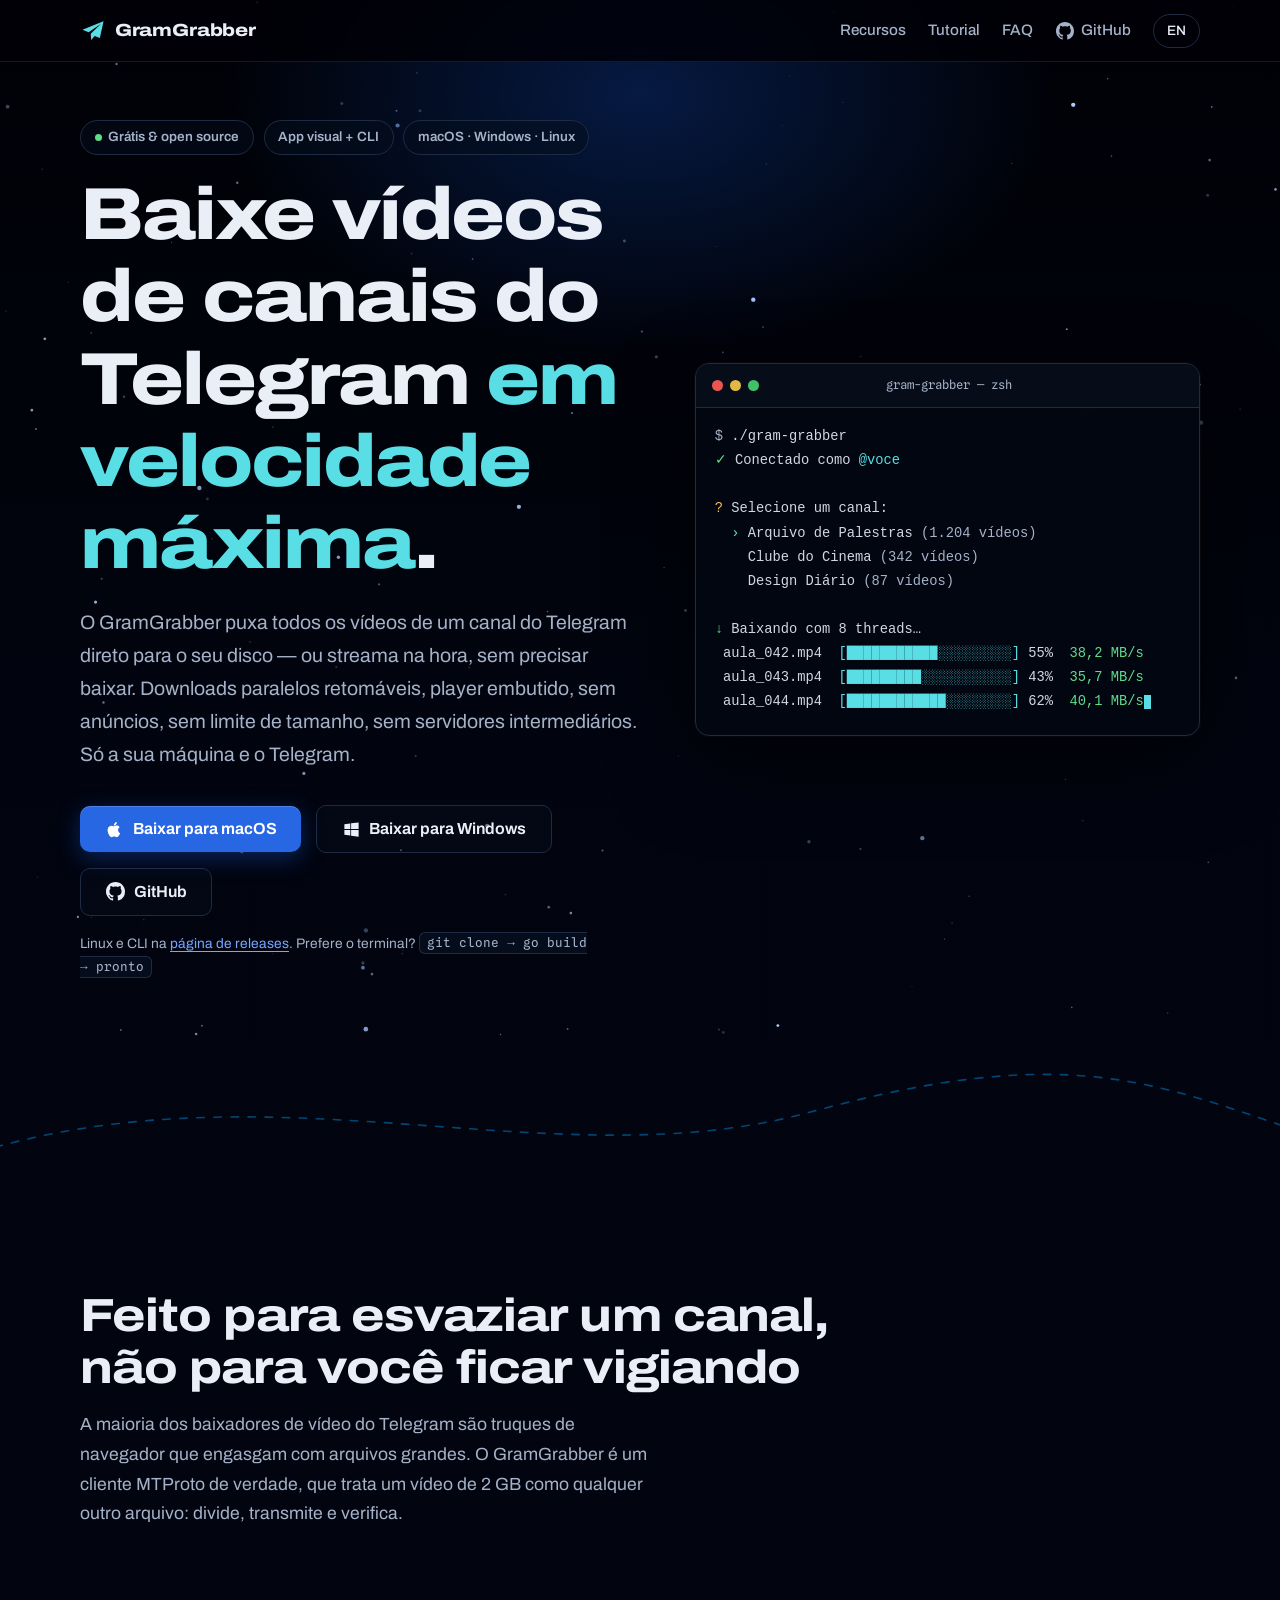
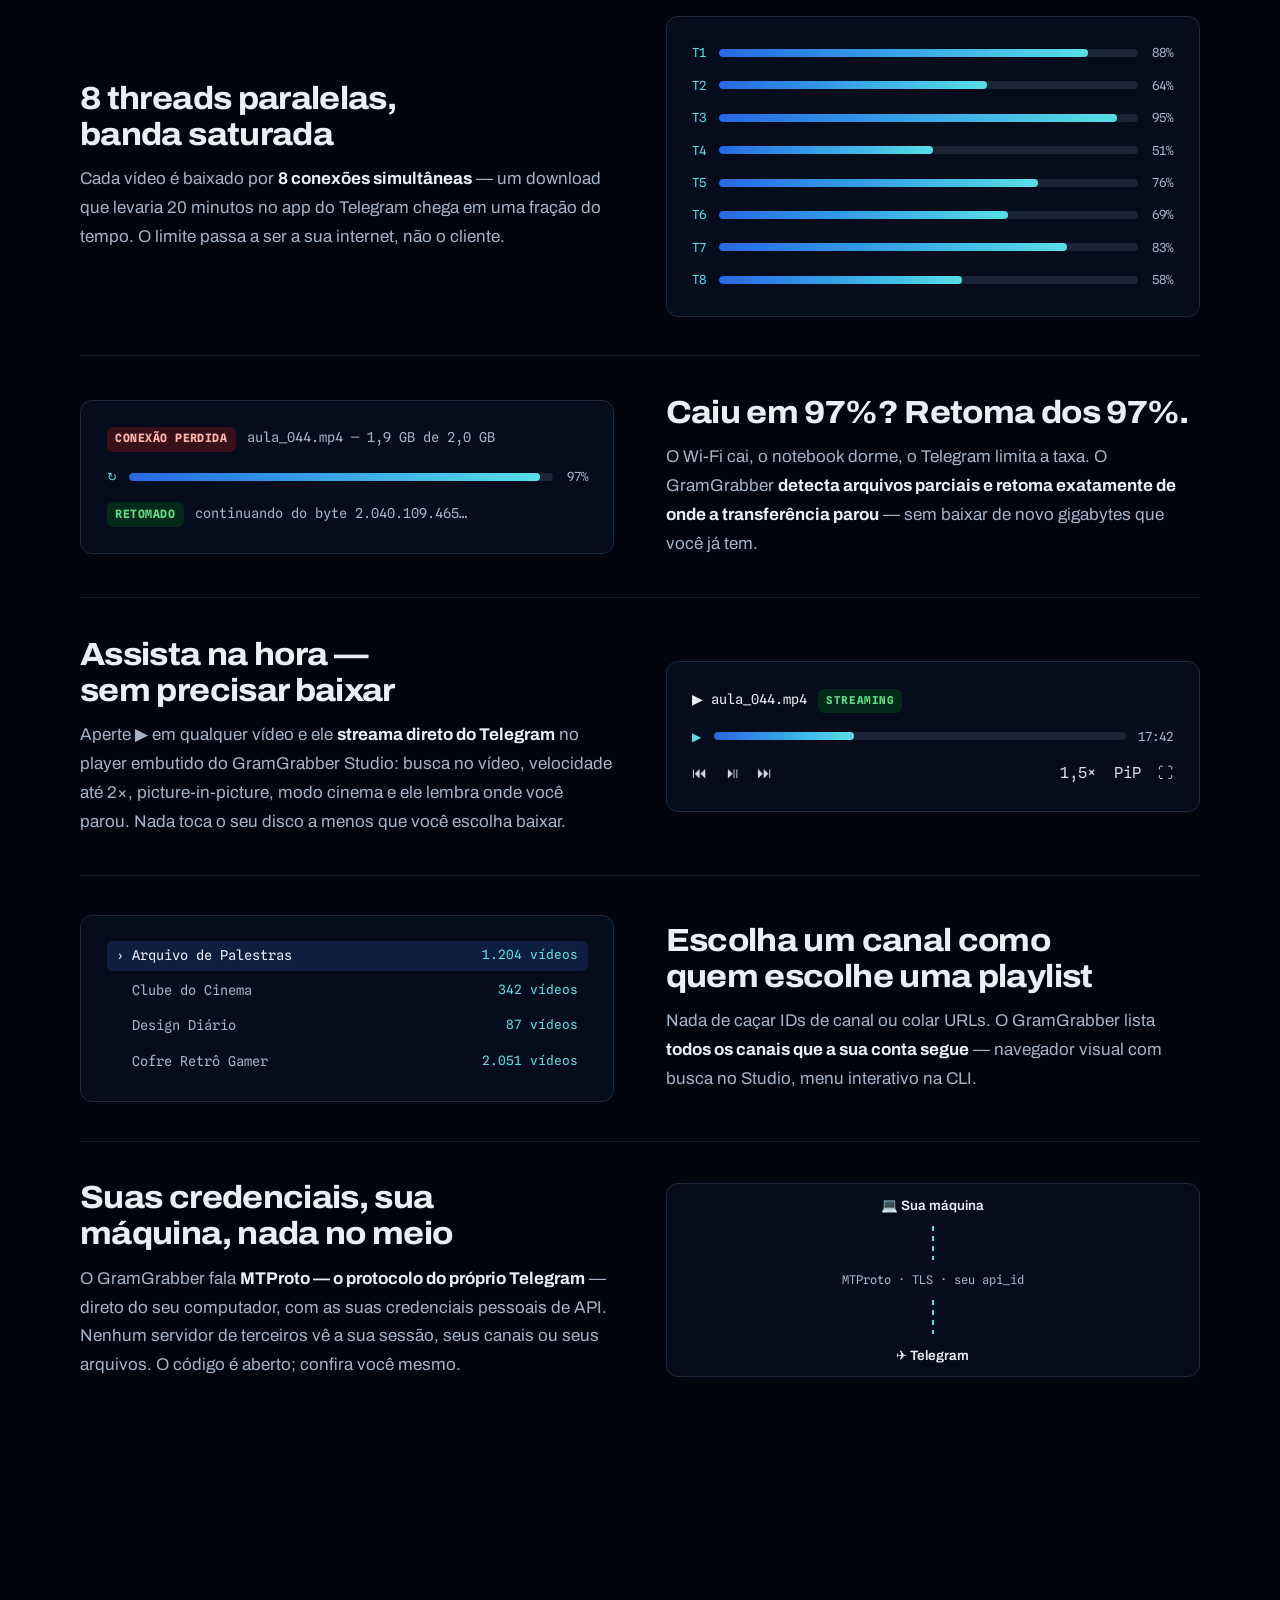
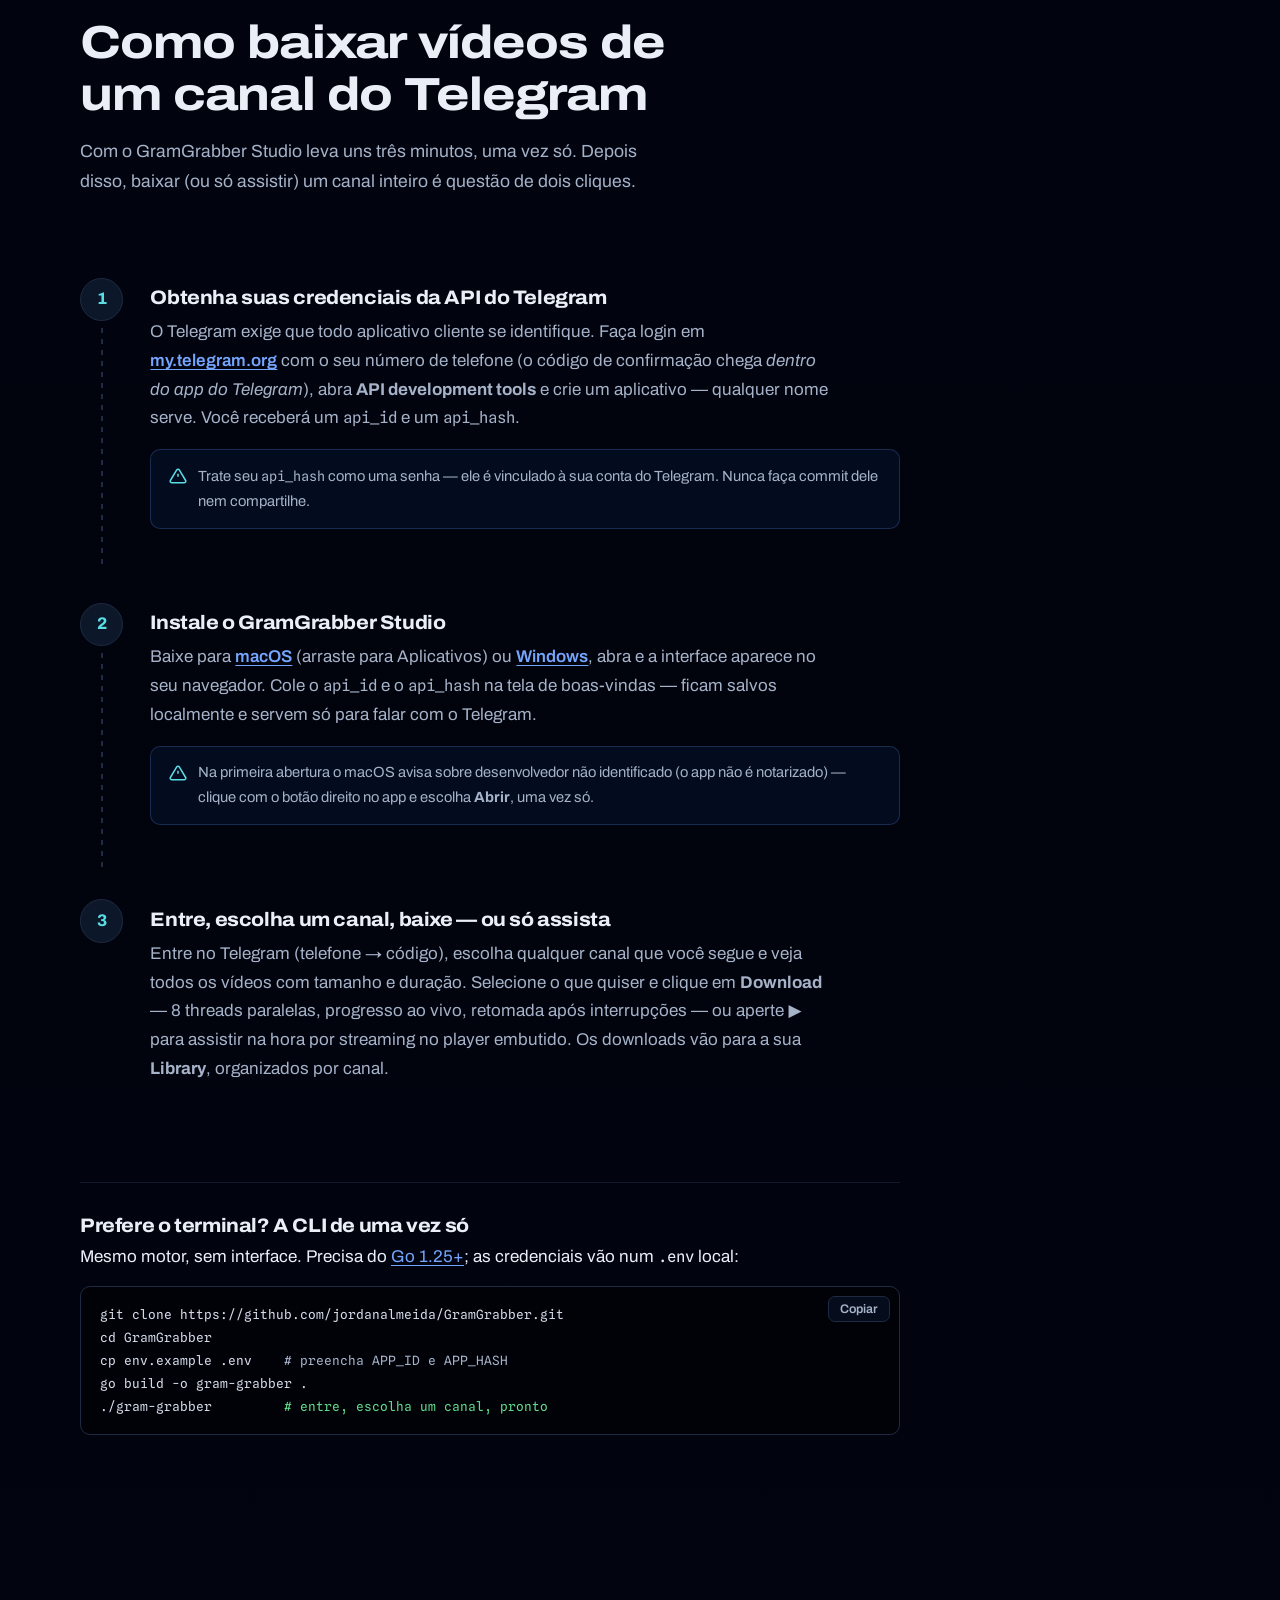
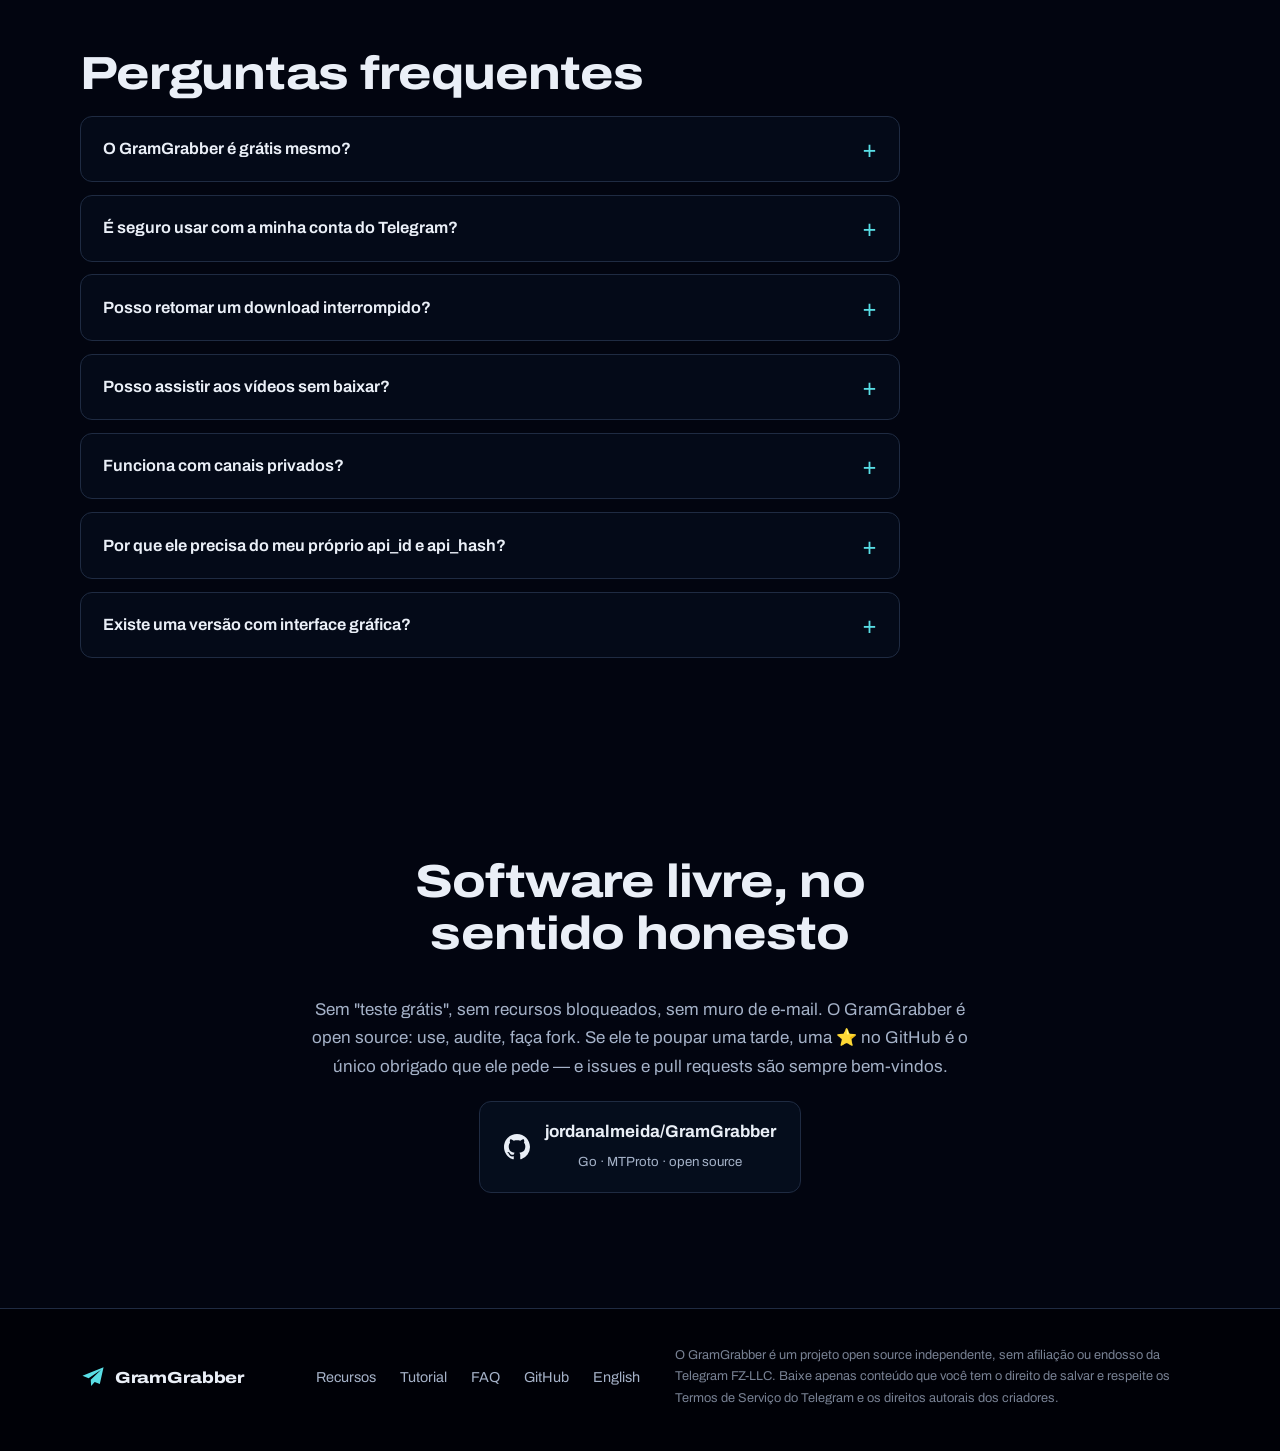
==== commit edc06399: "Update landing page for the v0.1.0 release with Studio - Hero: direct download buttons for the macOS" ====
--- a/docs/pt/index.html
+++ b/docs/pt/index.html
@@ -4,7 +4,7 @@
 <meta charset="UTF-8">
 <meta name="viewport" content="width=device-width, initial-scale=1">
 <title>GramGrabber — Baixador de Vídeos de Canais do Telegram, Grátis e Open Source</title>
-<meta name="description" content="Baixe vídeos de canais do Telegram em alta velocidade. GramGrabber é um downloader grátis e open source com 8 threads paralelas, downloads retomáveis e seletor interativo de canais. Sem anúncios, sem limites.">
+<meta name="description" content="Baixe vídeos de canais do Telegram em alta velocidade — ou assista na hora, sem baixar. GramGrabber é um app grátis e open source para Mac, Windows e Linux com player embutido, downloads paralelos retomáveis e sem limites.">
 <link rel="canonical" href="https://jordanalmeida.github.io/GramGrabber/pt/">
 <link rel="alternate" hreflang="en" href="https://jordanalmeida.github.io/GramGrabber/">
 <link rel="alternate" hreflang="pt-BR" href="https://jordanalmeida.github.io/GramGrabber/pt/">
@@ -16,7 +16,7 @@
 <meta property="og:type" content="website">
 <meta property="og:site_name" content="GramGrabber">
 <meta property="og:title" content="GramGrabber — Baixador de Vídeos de Canais do Telegram, Grátis e Open Source">
-<meta property="og:description" content="Baixe todos os vídeos de um canal do Telegram direto para o seu disco. 8 threads paralelas, downloads retomáveis, código aberto. Grátis para sempre.">
+<meta property="og:description" content="Baixe todos os vídeos de um canal do Telegram — ou assista na hora, sem baixar. App visual para Mac/Windows/Linux com player embutido. Código aberto, grátis para sempre.">
 <meta property="og:url" content="https://jordanalmeida.github.io/GramGrabber/pt/">
 <meta property="og:image" content="https://jordanalmeida.github.io/GramGrabber/og.png">
 <meta property="og:image:width" content="1200">
@@ -38,10 +38,11 @@
   "name": "GramGrabber",
   "operatingSystem": "macOS, Linux, Windows",
   "applicationCategory": "UtilitiesApplication",
-  "description": "Ferramenta CLI grátis e open source para baixar vídeos de canais do Telegram com 8 threads paralelas e downloads retomáveis.",
+  "description": "App grátis e open source para baixar vídeos de canais do Telegram com downloads paralelos retomáveis, reprodução instantânea por streaming e player embutido. Disponível como app visual (Studio) e CLI.",
   "url": "https://jordanalmeida.github.io/GramGrabber/pt/",
-  "downloadUrl": "https://github.com/jordanalmeida/GramGrabber",
-  "softwareRequirements": "Go 1.25+, credenciais da API do Telegram",
+  "downloadUrl": "https://github.com/jordanalmeida/GramGrabber/releases/latest",
+  "softwareVersion": "0.1.0",
+  "softwareRequirements": "Credenciais da API do Telegram",
   "offers": { "@type": "Offer", "price": "0", "priceCurrency": "BRL" },
   "isAccessibleForFree": true,
   "license": "https://github.com/jordanalmeida/GramGrabber",
@@ -53,14 +54,12 @@
   "@context": "https://schema.org",
   "@type": "HowTo",
   "name": "Como baixar vídeos de um canal do Telegram com o GramGrabber",
-  "description": "Obtenha as credenciais da API do Telegram, compile o GramGrabber e baixe todos os vídeos de um canal em quatro passos.",
-  "totalTime": "PT10M",
-  "tool": [{ "@type": "HowToTool", "name": "Go 1.25+" }],
+  "description": "Instale o GramGrabber Studio, conecte sua conta do Telegram e baixe ou assista todos os vídeos de um canal em três passos.",
+  "totalTime": "PT3M",
   "step": [
     { "@type": "HowToStep", "position": 1, "name": "Obtenha suas credenciais da API do Telegram", "text": "Faça login em my.telegram.org, abra API development tools e crie um aplicativo para receber seu api_id e api_hash.", "url": "https://jordanalmeida.github.io/GramGrabber/pt/#step-1" },
-    { "@type": "HowToStep", "position": 2, "name": "Clone e configure", "text": "Clone o repositório do GramGrabber, copie env.example para .env e preencha APP_ID e APP_HASH.", "url": "https://jordanalmeida.github.io/GramGrabber/pt/#step-2" },
-    { "@type": "HowToStep", "position": 3, "name": "Compile", "text": "Execute go mod tidy e go build -o gram-grabber para compilar o binário.", "url": "https://jordanalmeida.github.io/GramGrabber/pt/#step-3" },
-    { "@type": "HowToStep", "position": 4, "name": "Faça login e baixe", "text": "Execute ./gram-grabber, entre na sua conta do Telegram, escolha um canal no menu interativo e veja os vídeos chegarem à pasta downloads.", "url": "https://jordanalmeida.github.io/GramGrabber/pt/#step-4" }
+    { "@type": "HowToStep", "position": 2, "name": "Instale o GramGrabber Studio", "text": "Baixe o instalador para macOS ou Windows, abra e cole suas credenciais na tela de boas-vindas.", "url": "https://jordanalmeida.github.io/GramGrabber/pt/#step-2" },
+    { "@type": "HowToStep", "position": 3, "name": "Entre e pegue os vídeos", "text": "Entre no Telegram pela interface no navegador, escolha qualquer canal que você segue e baixe em alta velocidade — ou aperte o play para assistir na hora por streaming.", "url": "https://jordanalmeida.github.io/GramGrabber/pt/#step-3" }
   ]
 }
 </script>
@@ -72,9 +71,10 @@
     { "@type": "Question", "name": "O GramGrabber é grátis mesmo?", "acceptedAnswer": { "@type": "Answer", "text": "Sim. O GramGrabber é grátis e open source. Sem anúncios, sem plano premium, sem limites de download e sem cadastro. Você pode ler cada linha do código no GitHub." } },
     { "@type": "Question", "name": "É seguro usar com a minha conta do Telegram?", "acceptedAnswer": { "@type": "Answer", "text": "O GramGrabber fala diretamente com o Telegram pela API oficial MTProto usando as suas próprias credenciais. Nada passa por servidores de terceiros e a sua sessão fica na sua máquina." } },
     { "@type": "Question", "name": "Posso retomar um download interrompido?", "acceptedAnswer": { "@type": "Answer", "text": "Sim. O GramGrabber detecta arquivos parcialmente baixados e oferece retomar exatamente de onde a transferência parou." } },
+    { "@type": "Question", "name": "Posso assistir aos vídeos sem baixar?", "acceptedAnswer": { "@type": "Answer", "text": "Sim. No GramGrabber Studio, aperte o play em qualquer vídeo e ele streama direto do Telegram, com busca no vídeo — nada é salvo no disco a menos que você escolha baixar." } },
     { "@type": "Question", "name": "Funciona com canais privados?", "acceptedAnswer": { "@type": "Answer", "text": "Funciona com qualquer canal que a sua conta do Telegram consiga acessar, incluindo canais privados dos quais você é membro." } },
     { "@type": "Question", "name": "Por que ele precisa do meu próprio api_id e api_hash?", "acceptedAnswer": { "@type": "Answer", "text": "O Telegram exige que todo cliente MTProto se identifique com credenciais de API. Usar as suas mantém a conexão apenas entre você e o Telegram — o GramGrabber nunca as vê nem armazena em outro lugar." } },
-    { "@type": "Question", "name": "Existe uma versão com interface gráfica?", "acceptedAnswer": { "@type": "Answer", "text": "Um aplicativo desktop com interface gráfica está no roadmap. Hoje o GramGrabber é uma ferramenta de linha de comando rápida para macOS, Linux e Windows." } }
+    { "@type": "Question", "name": "Existe uma versão com interface gráfica?", "acceptedAnswer": { "@type": "Answer", "text": "Sim — o GramGrabber Studio, com instaladores para macOS e Windows (e binário para Linux): navegue pelos canais visualmente, baixe com progresso ao vivo e assista aos vídeos num player embutido com controle de velocidade, picture-in-picture e modo cinema. A CLI clássica também está incluída." } }
   ]
 }
 </script>
@@ -266,6 +266,14 @@
 .mtproto .link-line{ width:2px; height:34px;
   background:repeating-linear-gradient(180deg, var(--accent) 0 5px, transparent 5px 10px) }
 .mtproto .lbl{ font-size:.75rem; color:var(--muted) }
+.stream-demo{ display:grid; gap:.8rem; color:var(--muted) }
+.stream-demo .sd-title{ color:var(--ink); display:flex; gap:.7rem; align-items:baseline }
+.stream-demo .sd-live{ font-size:.68rem; font-weight:700; letter-spacing:.05em;
+  padding:.16rem .5rem; border-radius:6px; background:oklch(32% 0.1 152 / .55);
+  color:var(--success) }
+.stream-demo .sd-controls{ display:flex; gap:1.1rem; align-items:center; font-size:.95rem;
+  color:oklch(88% 0.02 262) }
+.stream-demo .sd-gap{ flex:1 }
 
 /* ============ tutorial ============ */
 .tutorial{ background:linear-gradient(180deg, var(--bg) 0%, oklch(10% 0.03 262) 50%, var(--bg) 100%) }
@@ -297,6 +305,10 @@
   border:1px solid oklch(38% 0.09 262 / .6); border-radius:10px; padding:.85rem 1.1rem;
   font-size:.92rem; color:var(--muted) }
 .step-tip svg{ flex:none; width:18px; height:18px; margin-top:.22rem; stroke:var(--accent) }
+.cli-alt{ max-width:820px; margin-top:2.5rem; padding-top:2rem;
+  border-top:1px solid color-mix(in oklab, var(--line) 55%, transparent) }
+.cli-alt h3{ margin-bottom:.4rem }
+.cli-alt .hint{ margin-bottom:.4rem }
 
 /* ============ faq ============ */
 .faq-list{ max-width:820px; display:grid; gap:.8rem }
@@ -377,22 +389,26 @@
     <div>
       <div class="hero-badges">
         <span class="pill"><span class="dot"></span>Grátis &amp; open source</span>
-        <span class="pill">CLI · Go</span>
-        <span class="pill">macOS · Linux · Windows</span>
+        <span class="pill">App visual + CLI</span>
+        <span class="pill">macOS · Windows · Linux</span>
       </div>
       <h1>Baixe vídeos de canais do Telegram <em>em velocidade máxima</em>.</h1>
-      <p class="hero-sub">O GramGrabber puxa todos os vídeos de um canal do Telegram direto para o seu disco — 8 threads paralelas, downloads retomáveis e um seletor interativo de canais. Sem anúncios, sem limite de tamanho, sem servidores intermediários. Só a sua máquina e o Telegram.</p>
+      <p class="hero-sub">O GramGrabber puxa todos os vídeos de um canal do Telegram direto para o seu disco — ou streama na hora, sem precisar baixar. Downloads paralelos retomáveis, player embutido, sem anúncios, sem limite de tamanho, sem servidores intermediários. Só a sua máquina e o Telegram.</p>
       <div class="cta-row">
-        <a class="btn btn-primary" href="#tutorial">
-          <svg viewBox="0 0 24 24" aria-hidden="true"><path d="M12 3v10.6l3.8-3.8 1.4 1.4-6.2 6.2-6.2-6.2 1.4-1.4L10 13.6V3h2Zm-8 16h16v2H4v-2Z"/></svg>
-          Comece em 10 minutos
+        <a class="btn btn-primary" href="https://github.com/jordanalmeida/GramGrabber/releases/latest/download/GramGrabber-Studio-mac.dmg">
+          <svg viewBox="0 0 24 24" aria-hidden="true"><path d="M16.4 12.7c0-2.4 2-3.6 2.1-3.7-1.1-1.7-2.9-1.9-3.5-1.9-1.5-.2-2.9.9-3.7.9-.8 0-1.9-.9-3.2-.86-1.6 0-3.1 1-4 2.4-1.7 3-0.4 7.4 1.2 9.8.8 1.2 1.8 2.5 3.1 2.4 1.2-.05 1.7-.8 3.2-.8s1.9.8 3.2.77c1.3 0 2.2-1.2 3-2.4.9-1.4 1.3-2.7 1.3-2.8-.03-.01-2.6-1-2.6-3.9ZM14 5.6c.7-.8 1.1-1.9 1-3-1 .04-2.1.65-2.8 1.4-.6.7-1.2 1.8-1 2.9 1.1.1 2.2-.5 2.8-1.4Z"/></svg>
+          Baixar para macOS
+        </a>
+        <a class="btn btn-ghost" href="https://github.com/jordanalmeida/GramGrabber/releases/latest/download/gram-grabber-studio_windows.exe">
+          <svg viewBox="0 0 24 24" aria-hidden="true"><path d="M3 5.5 10.5 4.4v7.1H3V5.5Zm0 13 7.5 1.1v-7H3v5.9ZM11.5 4.2 21 3v8.5h-9.5V4.2Zm0 15.6L21 21v-8.5h-9.5v7.3Z"/></svg>
+          Baixar para Windows
         </a>
         <a class="btn btn-ghost" href="https://github.com/jordanalmeida/GramGrabber" rel="noopener">
           <svg viewBox="0 0 16 16" aria-hidden="true"><path d="M8 0C3.58 0 0 3.58 0 8c0 3.54 2.29 6.53 5.47 7.59.4.07.55-.17.55-.38 0-.19-.01-.82-.01-1.49-2.01.37-2.53-.49-2.69-.94-.09-.23-.48-.94-.82-1.13-.28-.15-.68-.52-.01-.53.63-.01 1.08.58 1.23.82.72 1.21 1.87.87 2.33.66.07-.52.28-.87.51-1.07-1.78-.2-3.64-.89-3.64-3.95 0-.87.31-1.59.82-2.15-.08-.2-.36-1.02.08-2.12 0 0 .67-.21 2.2.82.64-.18 1.32-.27 2-.27s1.36.09 2 .27c1.53-1.04 2.2-.82 2.2-.82.44 1.1.16 1.92.08 2.12.51.56.82 1.27.82 2.15 0 3.07-1.87 3.75-3.65 3.95.29.25.54.73.54 1.48 0 1.07-.01 1.93-.01 2.2 0 .21.15.46.55.38A8.01 8.01 0 0 0 16 8c0-4.42-3.58-8-8-8Z"/></svg>
-          Estrela no GitHub
+          GitHub
         </a>
       </div>
-      <p class="hero-note">Feito em Go com a API oficial do Telegram. <code>git clone → go build → pronto</code></p>
+      <p class="hero-note">Linux e CLI na <a href="https://github.com/jordanalmeida/GramGrabber/releases/latest" rel="noopener">página de releases</a>. Prefere o terminal? <code>git clone → go build → pronto</code></p>
     </div>
 
     <div class="term reveal" aria-label="Demonstração do GramGrabber no terminal">
@@ -457,8 +473,20 @@
 
     <div class="feat reveal">
       <div>
+        <h3>Assista na hora — sem precisar baixar</h3>
+        <p>Aperte ▶ em qualquer vídeo e ele <strong>streama direto do Telegram</strong> no player embutido do GramGrabber Studio: busca no vídeo, velocidade até 2×, picture-in-picture, modo cinema e ele lembra onde você parou. Nada toca o seu disco a menos que você escolha baixar.</p>
+      </div>
+      <div class="feat-visual stream-demo" role="img" aria-label="Player embutido streamando um vídeo com progresso e controles">
+        <div class="sd-title">▶ aula_044.mp4 <span class="sd-live">STREAMING</span></div>
+        <div class="thread"><span class="tno">▶</span><span class="track"><span class="fill" style="--w:34%"></span></span><span class="pct">17:42</span></div>
+        <div class="sd-controls"><span>⏮</span><span>⏯</span><span>⏭</span><span class="sd-gap"></span><span>1,5×</span><span>PiP</span><span>⛶</span></div>
+      </div>
+    </div>
+
+    <div class="feat reveal">
+      <div>
         <h3>Escolha um canal como quem escolhe uma playlist</h3>
-        <p>Nada de caçar IDs de canal ou colar URLs. O GramGrabber lista <strong>todos os canais que a sua conta segue</strong> em um menu interativo — setas, enter, baixando.</p>
+        <p>Nada de caçar IDs de canal ou colar URLs. O GramGrabber lista <strong>todos os canais que a sua conta segue</strong> — navegador visual com busca no Studio, menu interativo na CLI.</p>
       </div>
       <div class="feat-visual picker-demo" role="img" aria-label="Menu interativo de seleção de canais">
         <div class="sel"><span>› Arquivo de Palestras</span><span class="count">1.204 vídeos</span></div>
@@ -488,7 +516,7 @@
 <section id="tutorial" class="tutorial" aria-labelledby="tutorial-h">
   <div class="wrap">
     <h2 id="tutorial-h" class="reveal">Como baixar vídeos de um canal do Telegram</h2>
-    <p class="section-lede reveal">Quatro passos, uns dez minutos, configuração única. Depois disso, baixar um canal inteiro é um único comando.</p>
+    <p class="section-lede reveal">Com o GramGrabber Studio leva uns três minutos, uma vez só. Depois disso, baixar (ou só assistir) um canal inteiro é questão de dois cliques.</p>
 
     <div class="steps">
       <div class="step reveal" id="step-1">
@@ -501,31 +529,28 @@
       </div>
 
       <div class="step reveal" id="step-2">
-        <h3>Clone e configure</h3>
-        <p>Baixe o código-fonte e coloque suas credenciais em um arquivo <code>.env</code> local:</p>
-        <div class="codeblock"><pre><code>git clone https://github.com/jordanalmeida/GramGrabber.git
+        <h3>Instale o GramGrabber Studio</h3>
+        <p>Baixe para <a href="https://github.com/jordanalmeida/GramGrabber/releases/latest/download/GramGrabber-Studio-mac.dmg">macOS</a> (arraste para Aplicativos) ou <a href="https://github.com/jordanalmeida/GramGrabber/releases/latest/download/gram-grabber-studio_windows.exe">Windows</a>, abra e a interface aparece no seu navegador. Cole o <code>api_id</code> e o <code>api_hash</code> na tela de boas-vindas — ficam salvos localmente e servem só para falar com o Telegram.</p>
+        <div class="step-tip">
+          <svg viewBox="0 0 24 24" fill="none" stroke-width="2" aria-hidden="true"><path d="M12 9v4m0 4h.01M10.3 3.9 1.8 18a2 2 0 0 0 1.7 3h17a2 2 0 0 0 1.7-3L13.7 3.9a2 2 0 0 0-3.4 0Z"/></svg>
+          <span>Na primeira abertura o macOS avisa sobre desenvolvedor não identificado (o app não é notarizado) — clique com o botão direito no app e escolha <strong>Abrir</strong>, uma vez só.</span>
+        </div>
+      </div>
+
+      <div class="step reveal" id="step-3">
+        <h3>Entre, escolha um canal, baixe — ou só assista</h3>
+        <p>Entre no Telegram (telefone → código), escolha qualquer canal que você segue e veja todos os vídeos com tamanho e duração. Selecione o que quiser e clique em <strong>Download</strong> — 8 threads paralelas, progresso ao vivo, retomada após interrupções — ou aperte <strong>▶</strong> para assistir na hora por streaming no player embutido. Os downloads vão para a sua <strong>Library</strong>, organizados por canal.</p>
+      </div>
+    </div>
+
+    <div class="cli-alt reveal">
+      <h3 id="cli">Prefere o terminal? A CLI de uma vez só</h3>
+      <p class="hint">Mesmo motor, sem interface. Precisa do <a href="https://go.dev/dl/" rel="noopener">Go 1.25+</a>; as credenciais vão num <code>.env</code> local:</p>
+      <div class="codeblock"><pre><code>git clone https://github.com/jordanalmeida/GramGrabber.git
 cd GramGrabber
-cp env.example .env</code></pre><button class="copy-btn" type="button" aria-label="Copiar comandos">Copiar</button></div>
-        <p>Depois edite o <code>.env</code>:</p>
-        <div class="codeblock"><pre><code>APP_ID=1234567
-APP_HASH=seu_api_hash_aqui</code></pre><button class="copy-btn" type="button" aria-label="Copiar modelo do .env">Copiar</button></div>
-      </div>
-
-      <div class="step reveal" id="step-3">
-        <h3>Compile o binário</h3>
-        <p>Você precisa do <a href="https://go.dev/dl/" rel="noopener">Go 1.25 ou mais novo</a>. Dois comandos e você tem um executável nativo:</p>
-        <div class="codeblock"><pre><code>go mod tidy
-go build -o gram-grabber .</code></pre><button class="copy-btn" type="button" aria-label="Copiar comandos de build">Copiar</button></div>
-      </div>
-
-      <div class="step reveal" id="step-4">
-        <h3>Faça login, escolha um canal, baixe</h3>
-        <p>Execute. Na primeira vez, o GramGrabber conecta você ao Telegram (o código chega no app). Depois escolha qualquer canal no menu e ele começa a puxar os vídeos para a pasta <code>downloads/</code>.</p>
-        <div class="codeblock"><pre><code>./gram-grabber</code></pre><button class="copy-btn" type="button" aria-label="Copiar comando de execução">Copiar</button></div>
-        <div class="codeblock"><pre><code><span class="cm"># foi interrompido? é só rodar de novo —</span>
-<span class="cm"># ele retoma exatamente de onde parou</span>
-./gram-grabber   <span class="cs"># ↻ retomando aula_044.mp4 em 97%</span></code></pre><button class="copy-btn" type="button" aria-label="Copiar comando de retomada">Copiar</button></div>
-      </div>
+cp env.example .env    <span class="cm"># preencha APP_ID e APP_HASH</span>
+go build -o gram-grabber .
+./gram-grabber         <span class="cs"># entre, escolha um canal, pronto</span></code></pre><button class="copy-btn" type="button" aria-label="Copiar comandos da CLI">Copiar</button></div>
     </div>
   </div>
 </section>
@@ -548,6 +573,10 @@
         <div class="faq-a"><p>Sim. O GramGrabber detecta arquivos parcialmente baixados e oferece continuar exatamente de onde a transferência parou — mesmo depois de um travamento, queda de rede ou reinicialização.</p></div>
       </details>
       <details class="faq-item reveal">
+        <summary>Posso assistir aos vídeos sem baixar?</summary>
+        <div class="faq-a"><p>Sim. No GramGrabber Studio, aperte ▶ em qualquer vídeo e ele streama direto do Telegram com busca no vídeo, controle de velocidade e picture-in-picture — nada é salvo no disco a menos que você escolha baixar.</p></div>
+      </details>
+      <details class="faq-item reveal">
         <summary>Funciona com canais privados?</summary>
         <div class="faq-a"><p>Funciona com qualquer canal que a sua conta do Telegram consiga acessar, incluindo canais privados dos quais você é membro. Ele não consegue (e não vai) acessar canais dos quais você não participa.</p></div>
       </details>
@@ -557,7 +586,7 @@
       </details>
       <details class="faq-item reveal">
         <summary>Existe uma versão com interface gráfica?</summary>
-        <div class="faq-a"><p>Um aplicativo desktop com interface gráfica está no roadmap. Hoje o GramGrabber é uma CLI rápida para macOS, Linux e Windows — <a href="https://github.com/jordanalmeida/GramGrabber" rel="noopener">acompanhe o repositório</a> para saber quando a interface chegar.</p></div>
+        <div class="faq-a"><p>Sim — o <strong>GramGrabber Studio</strong>, com instaladores para <a href="https://github.com/jordanalmeida/GramGrabber/releases/latest/download/GramGrabber-Studio-mac.dmg">macOS</a> e <a href="https://github.com/jordanalmeida/GramGrabber/releases/latest/download/gram-grabber-studio_windows.exe">Windows</a> (e binário para Linux): navegue pelos canais visualmente, baixe com progresso ao vivo e assista aos vídeos num player embutido com velocidade, picture-in-picture e modo cinema. A CLI clássica também está incluída.</p></div>
       </details>
     </div>
   </div>
